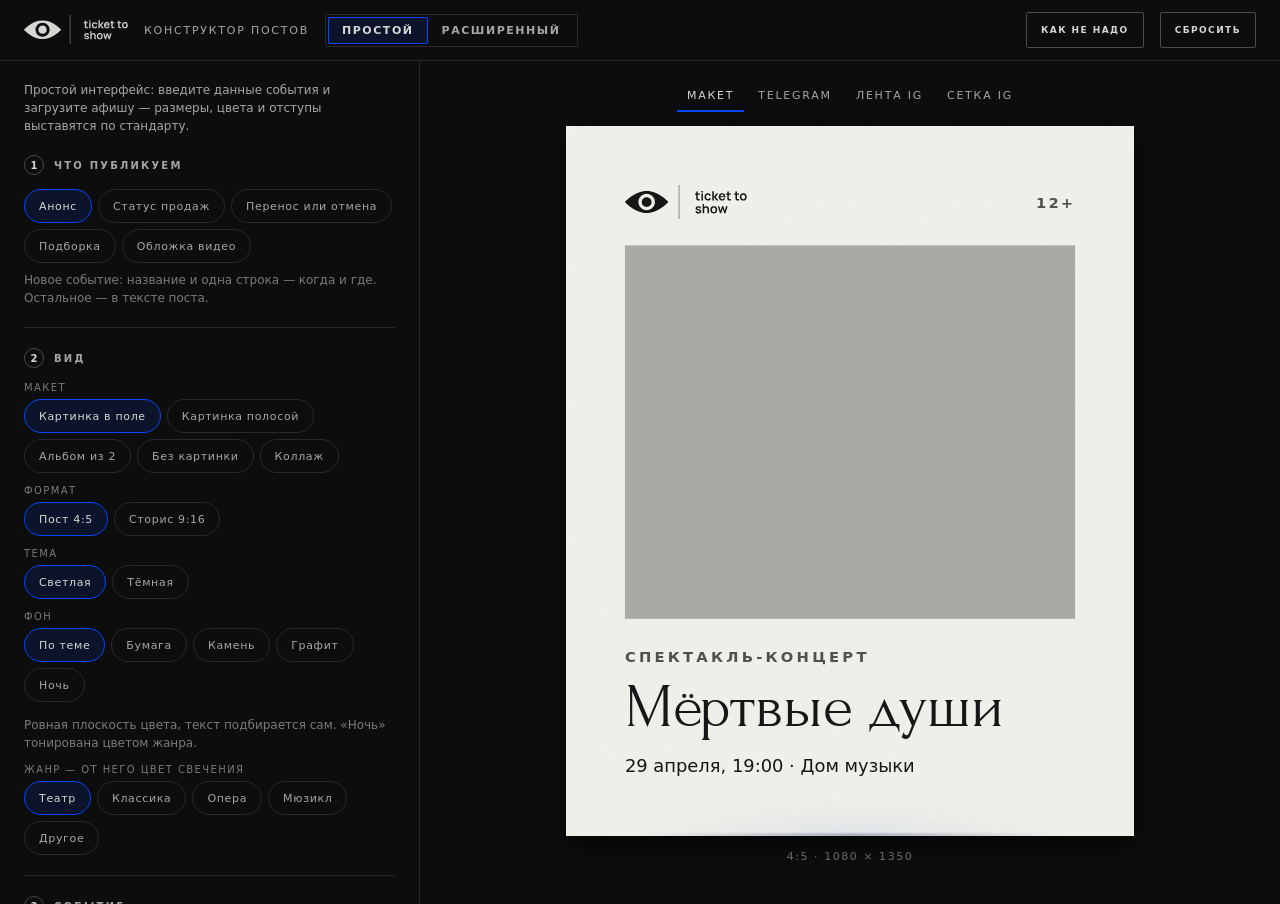
==== index.html @ 09c84633 "feat: gradient art backgrounds for type and video covers Ten shader kinds rendered once to an image," ====
<!doctype html>
<html lang="ru">
<head>
<meta charset="utf-8">
<meta name="viewport" content="width=device-width, initial-scale=1">
<meta name="robots" content="noindex, nofollow">
<title>Конструктор постов TTS</title>
<link rel="icon" href="data:image/svg+xml,%3Csvg xmlns=%27http://www.w3.org/2000/svg%27 viewBox=%270 0 32 32%27%3E%3Crect width=%2732%27 height=%2732%27 rx=%272%27 fill=%27%230D0D0D%27/%3E%3Cpath d=%27M16 10c6 0 11 6 11 6s-5 6-11 6S5 16 5 16s5-6 11-6Z%27 fill=%27%23D6D6D2%27/%3E%3Ccircle cx=%2716%27 cy=%2716%27 r=%273%27 fill=%27%230D0D0D%27/%3E%3C/svg%3E">
<link rel="stylesheet" href="fonts.css">
<link rel="stylesheet" href="ds/ds-smm.css">
<link rel="stylesheet" href="canvas-plus.css">
<link rel="stylesheet" href="styles.css">
</head>
<body>
<header class="app-head">
  <span class="logo" id="appLogo"></span>
  <h1>Конструктор постов</h1>
  <div class="seg" role="group" aria-label="Интерфейс">
    <button class="seg-btn" type="button" data-set-mode="simple">Простой</button>
    <button class="seg-btn" type="button" data-set-mode="advanced">Расширенный</button>
  </div>
  <span class="spacer"></span>
  <a class="btn btn-ghost btn-sm" href="guide.html">Как не надо</a>
  <button class="btn btn-ghost btn-sm" type="button" id="resetBtn">Сбросить</button>
</header>

<main class="app">
  <aside class="panel" aria-label="Настройки поста">
    <p class="mode-note" data-when="mode:simple">Простой интерфейс: введите данные события и загрузите афишу — размеры, цвета и отступы выставятся по стандарту.</p>
    <p class="mode-note" data-when="mode:advanced">Расширенный интерфейс: ручные настройки внизу, в разделе «Дизайн». В простом интерфейсе они не действуют.</p>

    <section class="sec">
      <h2 class="sec-title"><span class="step">1</span>Что публикуем</h2>
      <div class="chips" data-chips="type">
        <button class="chip" type="button" data-value="announce">Анонс</button>
        <button class="chip" type="button" data-value="status">Статус продаж</button>
        <button class="chip" type="button" data-value="change">Перенос или отмена</button>
        <button class="chip" type="button" data-value="digest">Подборка</button>
        <button class="chip" type="button" data-value="video">Обложка видео</button>
      </div>
      <div class="field sub" data-when="type:status"><span class="label">Статус</span>
        <div class="chips" data-chips="status">
          <button class="chip" type="button" data-value="start">Старт продаж</button>
          <button class="chip" type="button" data-value="few">Мало мест</button>
          <button class="chip" type="button" data-value="last">Последние билеты</button>
        </div>
      </div>
      <div class="field sub" data-when="type:change"><span class="label">Что случилось</span>
        <div class="chips" data-chips="change.kind">
          <button class="chip" type="button" data-value="move">Перенос</button>
          <button class="chip" type="button" data-value="cancel">Отмена</button>
        </div>
      </div>
      <p class="hint" id="typeHint"></p>
    </section>

    <section class="sec">
      <h2 class="sec-title"><span class="step">2</span>Вид</h2>
      <div class="field" data-when="type:announce,status"><span class="label">Макет</span>
        <div class="chips" data-chips="layout">
          <button class="chip" type="button" data-value="frame">Картинка в поле</button>
          <button class="chip" type="button" data-value="band">Картинка полосой</button>
          <button class="chip" type="button" data-value="album">Альбом из 2</button>
          <button class="chip" type="button" data-value="type">Без картинки</button>
          <button class="chip" type="button" data-value="collage">Коллаж</button>
        </div>
      </div>
      <div class="field" data-when="layout:type,vtype"><span class="label">Рисунок фона</span>
        <div class="chips" data-chips="art">
          <button class="chip" type="button" data-value="glass">Рифлёное стекло</button>
          <button class="chip" type="button" data-value="silk">Шёлк</button>
          <button class="chip" type="button" data-value="rays">Лучи</button>
          <button class="chip" type="button" data-value="chrome">Хром</button>
          <button class="chip" type="button" data-value="moon">Луна</button>
          <button class="chip" type="button" data-value="smoke">Дым</button>
          <button class="chip" type="button" data-value="steps">Ступени</button>
          <button class="chip" type="button" data-value="contour">Изолинии</button>
          <button class="chip" type="button" data-value="grain">Зерно</button>
          <button class="chip" type="button" data-value="halftone">Полутон</button>
          <button class="chip" type="button" data-value="none">Без рисунка</button>
        </div>
        <div data-when="art:glass,silk,rays,chrome,moon,smoke,steps,contour,grain,halftone"><button class="btn btn-ghost btn-sm" type="button" id="artNew">Другой рисунок</button>
        <p class="hint">Тот же вид, новый узор. Цвет — от жанра и фона, низ под текстом приглушён.</p></div>
      </div>
      <div class="field" data-when="layout:type,vtype art:none"><span class="label">Свет</span>
        <div class="chips" data-chips="glow">
          <button class="chip" type="button" data-value="studio">Студия</button>
          <button class="chip" type="button" data-value="spot">Прожектор</button>
          <button class="chip" type="button" data-value="window">Окно</button>
          <button class="chip" type="button" data-value="edge">Кромка</button>
          <button class="chip" type="button" data-value="fog">Туман</button>
          <button class="chip" type="button" data-value="vignette">Виньетка</button>
          <button class="chip" type="button" data-value="beam">Луч</button>
          <button class="chip" type="button" data-value="depth">Глубина</button>
          <button class="chip" type="button" data-value="halo">Ореол</button>
        </div>
        <p class="hint">Свет того же цвета, что фон, только светлее — как в фотостудии. Жанр слегка тонирует свет.</p>
      </div>
      <div class="field"><span class="label">Формат</span>
        <div class="chips" data-chips="format">
          <button class="chip" type="button" data-value="post">Пост 4:5</button>
          <button class="chip" type="button" data-value="story">Сторис 9:16</button>
          <button class="chip" type="button" data-value="square" data-when="mode:advanced">1:1</button>
        </div>
      </div>
      <div class="field"><span class="label">Тема</span>
        <div class="chips" data-chips="theme">
          <button class="chip" type="button" data-value="light">Светлая</button>
          <button class="chip" type="button" data-value="dark">Тёмная</button>
        </div>
      </div>
      <div class="field"><span class="label">Фон</span>
        <div class="chips" data-chips="field">
          <button class="chip" type="button" data-value="auto">По теме</button>
          <button class="chip" type="button" data-value="paper">Бумага</button>
          <button class="chip" type="button" data-value="stone">Камень</button>
          <button class="chip" type="button" data-value="graphite">Графит</button>
          <button class="chip" type="button" data-value="night">Ночь</button>
          <button class="chip" type="button" data-value="cobalt" data-when="mode:advanced">Кобальт</button>
        </div>
        <p class="hint">Ровная плоскость цвета, текст подбирается сам. «Ночь» тонирована цветом жанра.</p>
      </div>
      <div class="field" data-when="type:announce,status,digest,video"><span class="label">Жанр — от него цвет свечения</span>
        <div class="chips" data-chips="genre">
          <button class="chip" type="button" data-value="theatre">Театр</button>
          <button class="chip" type="button" data-value="classic">Классика</button>
          <button class="chip" type="button" data-value="opera">Опера</button>
          <button class="chip" type="button" data-value="musical">Мюзикл</button>
          <button class="chip" type="button" data-value="other">Другое</button>
        </div>
      </div>
    </section>

    <section class="sec" data-when="type:announce,status,change">
      <h2 class="sec-title"><span class="step">3</span>Событие</h2>
      <div class="field"><label class="label" for="eKind">Надзаголовок — вид события</label>
        <input class="input" id="eKind" data-bind="event.kind" maxlength="32" placeholder="Спектакль-концерт"></div>
      <div class="field"><label class="label" for="eTitle">Название</label>
        <input class="input" id="eTitle" data-bind="event.title" maxlength="48" placeholder="Мёртвые души">
        <span class="count" data-count="event.title" data-max="48"></span></div>
      <div class="field" data-when="layout:album"><label class="label" for="eLead">Фраза о событии — для слайда деталей</label>
        <textarea class="textarea" id="eLead" data-bind="event.lead" maxlength="90" rows="2" placeholder="Чем вечер особенный — одним предложением"></textarea>
        <span class="count" data-count="event.lead" data-max="90"></span></div>
      <div class="row">
        <div class="field"><label class="label" for="eDate">Дата</label><input class="input" type="date" id="eDate" data-bind="event.date"></div>
        <div class="field"><label class="label" for="eTime">Начало</label><input class="input" type="time" id="eTime" data-bind="event.time"></div>
      </div>
      <div class="field"><label class="label" for="eVenue">Площадка</label><input class="input" id="eVenue" data-bind="event.venue" maxlength="32"></div>
      <div class="row">
        <div class="field"><label class="label" for="ePrice">Цена от, ₽</label><input class="input" id="ePrice" data-bind="event.price" inputmode="numeric" maxlength="9" placeholder="3000"></div>
        <div class="field"><label class="label" for="eAge">Возраст</label>
          <select class="select" id="eAge" data-bind="event.age">
            <option value="">Без отметки</option><option>0+</option><option>6+</option><option>12+</option><option>16+</option><option>18+</option>
          </select></div>
      </div>
      <div class="field"><label class="label" for="eLink">Ссылка на билеты</label>
        <input class="input" type="url" id="eLink" data-bind="event.link" placeholder="https://"></div>
    </section>

    <section class="sec" data-when="type:change">
      <h2 class="sec-title"><span class="step">4</span>Что изменилось</h2>
      <div class="row" data-when="kind:move">
        <div class="field"><label class="label" for="cDate">Новая дата</label><input class="input" type="date" id="cDate" data-bind="change.date"></div>
        <div class="field"><label class="label" for="cTime">Начало</label><input class="input" type="time" id="cTime" data-bind="change.time"></div>
      </div>
      <div class="field" data-when="kind:move"><label class="label" for="cVenue">Новая площадка — если меняется</label>
        <input class="input" id="cVenue" data-bind="change.venue" maxlength="32"></div>
      <div class="field"><label class="label" for="cNote">Что с билетами</label>
        <textarea class="textarea" id="cNote" data-bind="change.note" maxlength="120" rows="3"></textarea>
        <p class="hint">Пусто — подставится типовой текст. Сверьте его с правилами возврата.</p></div>
    </section>

    <section class="sec" data-when="type:digest">
      <h2 class="sec-title"><span class="step">3</span>Подборка</h2>
      <div class="field"><label class="label" for="dTitle">Заголовок подборки</label>
        <input class="input" id="dTitle" data-bind="digest.title" maxlength="40"></div>
      <p class="hint">Превью слева — когда картинка есть у каждого события и событий не больше четырёх. Иначе подборка идёт списком.</p>
      <div id="digestList"></div>
      <button class="btn btn-ghost btn-full" type="button" id="addItem">Добавить событие</button>
      <div class="field" style="margin-top:12px"><label class="label" for="dLink">Общая ссылка на билеты</label>
        <input class="input" type="url" id="dLink" data-bind="event.link" placeholder="https://"></div>
    </section>

    <section class="sec" data-when="type:video">
      <h2 class="sec-title"><span class="step">3</span>Видео</h2>
      <div class="field"><span class="label">Макет обложки</span>
        <div class="chips" data-chips="video.layout">
          <button class="chip" type="button" data-value="type">Только заголовок</button>
          <button class="chip" type="button" data-value="band">Кадр сверху</button>
        </div>
      </div>
      <div class="field" data-when="layout:vtype"><span class="label">Типографика</span>
        <div class="chips" data-chips="video.style">
          <button class="chip" type="button" data-value="poster">Плакат</button>
          <button class="chip" type="button" data-value="stack">Колонка</button>
          <button class="chip" type="button" data-value="contrast">Контраст</button>
          <button class="chip" type="button" data-value="center">Центр</button>
          <button class="chip" type="button" data-value="numeral">Номер</button>
        </div>
        <p class="hint" id="styleHint"></p>
      </div>
      <div class="field"><label class="label" for="vKind">Надзаголовок — рубрика</label>
        <input class="input" id="vKind" data-bind="video.kicker" maxlength="32" placeholder="Закулисье"></div>
      <div class="field"><label class="label" for="vTitle">Название — о чём видео</label>
        <input class="input" id="vTitle" data-bind="video.title" maxlength="48" placeholder="Как собирают «Мёртвые души»">
        <span class="count" data-count="video.title" data-max="48"></span>
        <p class="hint">Короче — крупнее: на сетке профиля обложка размером с ноготь. Лучше 2–4 слова.</p></div>
      <div class="field" data-when="style:numeral layout:vtype"><label class="label" for="vNum">Номер выпуска</label>
        <input class="input" id="vNum" data-bind="video.num" maxlength="3" placeholder="3"></div>
      <div class="field"><label class="label" for="vLine">Строка — одна, коротко</label>
        <input class="input" id="vLine" data-bind="video.line" maxlength="40" placeholder="Репетиция · 2 мин"></div>
      <div class="field"><label class="label" for="vLink">Ссылка на билеты</label>
        <input class="input" type="url" id="vLink" data-bind="event.link" placeholder="https://"></div>
    </section>

    <section class="sec" data-when="layout:collage">
      <h2 class="sec-title"><span class="step">4</span>Коллаж</h2>
      <div class="field"><span class="label">Фигура</span>
        <div class="chips" data-chips="collage.shape">
          <button class="chip" type="button" data-value="ticket">Разорванный билет</button>
          <button class="chip" type="button" data-value="tt">Т и перевёрнутая Т</button>
          <button class="chip" type="button" data-value="portal">Портал и сцена</button>
        </div>
        <div class="btns" data-when="shape:ticket" style="margin-top:10px">
          <button class="btn btn-ghost btn-sm" type="button" id="clTear">Другой разрыв</button>
        </div>
      </div>
      <div class="field"><label class="label" for="clDepth">Объём</label>
        <div class="range"><input type="range" id="clDepth" min="0" max="48" step="1" data-bind="collage.depth" data-num><output data-out="collage.depth"></output></div></div>
      <div class="field"><label class="label" for="clSide">Строка сбоку, вертикально</label>
        <input class="input" id="clSide" data-bind="collage.side" maxlength="40" placeholder="Необязательно"></div>
      <input type="file" id="clFile" accept="image/*" hidden>
      <div class="list-item">
        <div class="list-item-head"><span class="label">Фото 1 — верхняя часть</span><button class="link-btn" type="button" data-cl-reset="p1">Пример</button></div>
        <div class="item-img"><img id="clP1Img" alt=""><button class="btn btn-ghost btn-sm" type="button" data-cl-img="p1">Загрузить фото</button></div>
        <div class="field"><label class="label" for="clP1Z">Масштаб</label>
          <div class="range"><input type="range" id="clP1Z" min="1" max="3" step="0.05" data-bind="collage.p1.zoom" data-num><output data-out="collage.p1.zoom"></output></div></div>
        <div class="field"><label class="label" for="clP1X">Влево — вправо</label>
          <div class="range"><input type="range" id="clP1X" min="0" max="100" step="1" data-bind="collage.p1.x" data-num><output data-out="collage.p1.x"></output></div></div>
        <div class="field"><label class="label" for="clP1Y">Вверх — вниз</label>
          <div class="range"><input type="range" id="clP1Y" min="0" max="100" step="1" data-bind="collage.p1.y" data-num><output data-out="collage.p1.y"></output></div></div>
      </div>
      <div class="list-item">
        <div class="list-item-head"><span class="label">Фото 2 — нижняя часть</span><button class="link-btn" type="button" data-cl-reset="p2">Пример</button></div>
        <div class="item-img"><img id="clP2Img" alt=""><button class="btn btn-ghost btn-sm" type="button" data-cl-img="p2">Загрузить фото</button></div>
        <div class="field"><label class="label" for="clP2Z">Масштаб</label>
          <div class="range"><input type="range" id="clP2Z" min="1" max="3" step="0.05" data-bind="collage.p2.zoom" data-num><output data-out="collage.p2.zoom"></output></div></div>
        <div class="field"><label class="label" for="clP2X">Влево — вправо</label>
          <div class="range"><input type="range" id="clP2X" min="0" max="100" step="1" data-bind="collage.p2.x" data-num><output data-out="collage.p2.x"></output></div></div>
        <div class="field"><label class="label" for="clP2Y">Вверх — вниз</label>
          <div class="range"><input type="range" id="clP2Y" min="0" max="100" step="1" data-bind="collage.p2.y" data-num><output data-out="collage.p2.y"></output></div></div>
      </div>
      <p class="hint">Фон коллажа ровный, без света: объём фигуры и так держит пост.</p>
    </section>

    <section class="sec" data-when="layout:frame,band,album">
      <h2 class="sec-title"><span class="step">4</span>Картинка</h2>
      <input type="file" id="imageFile" accept="image/*" hidden>
      <div class="btns">
        <button class="btn btn-ghost" type="button" id="imageBtn">Загрузить афишу</button>
        <button class="btn btn-ghost" type="button" id="imageReset">Пример</button>
      </div>
      <p class="hint" id="imgInfo"></p>
      <p class="hint">Кадр двигается пальцем или мышью прямо на макете.</p>
      <div class="field"><label class="label" for="imgZoom">Масштаб</label>
        <div class="range"><input type="range" id="imgZoom" min="1" max="2.5" step="0.05" data-bind="event.image.zoom" data-num><output data-out="event.image.zoom"></output></div></div>
      <div class="field" data-when="mode:advanced"><label class="label" for="imgX">Фокус по горизонтали</label>
        <div class="range"><input type="range" id="imgX" min="0" max="100" step="1" data-bind="event.image.x" data-num><output data-out="event.image.x"></output></div></div>
      <div class="field" data-when="mode:advanced"><label class="label" for="imgY">Фокус по вертикали</label>
        <div class="range"><input type="range" id="imgY" min="0" max="100" step="1" data-bind="event.image.y" data-num><output data-out="event.image.y"></output></div></div>
      <div class="field" data-when="mode:advanced layout:band,album"><label class="label" for="imgSize">Высота картинки, % холста</label>
        <div class="range"><input type="range" id="imgSize" min="35" max="75" step="1" data-bind="adv.imageSize" data-num><output data-out="adv.imageSize"></output></div></div>
    </section>

    <section class="sec" data-when="mode:advanced">
      <h2 class="sec-title">Дизайн</h2>
      <div class="field"><span class="label">Размер названия</span>
        <div class="chips" data-chips="adv.titleSize" data-num>
          <button class="chip" type="button" data-value="0">Авто</button>
          <button class="chip" type="button" data-value="118" data-manual>Вручную</button>
        </div>
        <div class="range" data-when="titleSize:manual"><input type="range" id="titleSize" min="72" max="160" step="2" data-bind="adv.titleSize" data-num aria-label="Размер названия, px"><output data-out="adv.titleSize"></output></div>
        <p class="hint">Авто: 118 px по шкале SMM, название не больше двух строк.</p>
      </div>
      <div class="field"><span class="label">Шрифт названий и дат</span>
        <div class="chips" data-chips="adv.titleFont">
          <button class="chip" type="button" data-value="forum">Forum</button>
          <button class="chip" type="button" data-value="cormorant">Cormorant</button>
        </div>
        <p class="hint">Forum плотнее и читается с мелкой сетки. Cormorant тонкий: на ленте его засечки теряются. Цифры в любом случае прописные — старостильные («11» → «ıı») запрещены.</p>
      </div>
      <div class="field"><span class="label">Плотность начертания</span>
        <div class="chips" data-chips="adv.density" data-num>
          <button class="chip" type="button" data-value="-1">Авто</button>
          <button class="chip" type="button" data-value="0">Обычная</button>
          <button class="chip" type="button" data-value="1">Плотная</button>
          <button class="chip" type="button" data-value="2">Жирная</button>
        </div>
        <p class="hint">Авто: обложка видео и подборка — плотная, остальное — обычная.</p>
      </div>
      <div class="field"><label class="check"><input type="checkbox" data-bind="adv.titleCaps"> Название капсом</label>
        <p class="hint">По правилу 14.3 названия событий пишутся обычным регистром. Капс — только по решению владельца.</p></div>
      <div class="field"><span class="label">Свечение</span>
        <div class="chips" data-chips="adv.fx">
          <button class="chip" type="button" data-value="auto">Авто</button>
          <button class="chip" type="button" data-value="none">Нет</button>
          <button class="chip" type="button" data-value="footlight">Рампа</button>
          <button class="chip" type="button" data-value="beam">Луч</button>
          <button class="chip" type="button" data-value="depth">Глубина</button>
          <button class="chip" type="button" data-value="halo">Ореол</button>
          <button class="chip" type="button" data-value="studio">Студия</button>
          <button class="chip" type="button" data-value="spot">Прожектор</button>
          <button class="chip" type="button" data-value="window">Окно</button>
          <button class="chip" type="button" data-value="edge">Кромка</button>
          <button class="chip" type="button" data-value="fog">Туман</button>
          <button class="chip" type="button" data-value="vignette">Виньетка</button>
        </div>
        <p class="hint">Авто: «Рампа» на постах с картинкой, «Глубина» на слайде деталей, выбранное свечение без картинки, у переноса, отмены и подборки — нет.</p>
      </div>
      <div class="field"><label class="check"><input type="checkbox" data-bind="adv.grain"> Зерно поверх фона</label>
        <p class="hint">Включено по умолчанию: тонкая плёнка убирает ступеньки градиента. Выключать — для плоских графических постов.</p></div>
      <div class="field"><span class="label">Поля</span>
        <div class="chips" data-chips="adv.margins">
          <button class="chip" type="button" data-value="wide">112 px</button>
          <button class="chip" type="button" data-value="tight">72 px</button>
        </div>
        <p class="hint">Стандарт — 112 px. Узкие поля — когда тексту не хватает места.</p>
      </div>
      <div class="field" data-when="layout:band"><span class="label">Логотип на картинке</span>
        <div class="chips" data-chips="adv.logoTone">
          <button class="chip" type="button" data-value="auto">Авто</button>
          <button class="chip" type="button" data-value="dark">Тёмный</button>
          <button class="chip" type="button" data-value="light">Светлый</button>
        </div>
      </div>
      <div class="field" data-when="type:announce,status"><label class="label" for="aSub">Строка под названием</label>
        <input class="input" id="aSub" data-bind="adv.subline" maxlength="60" data-auto-placeholder="subline">
        <p class="hint">Пусто — дата, время и площадка. Одна строка, без города и цены.</p></div>
      <div class="field" data-when="layout:album"><label class="label" for="aLead">Фраза на слайде деталей</label>
        <textarea class="textarea" id="aLead" data-bind="adv.detailsLead" maxlength="120" rows="3" data-auto-placeholder="detailsLead"></textarea>
        <p class="hint">Пусто — берётся фраза о событии.</p></div>
      <div class="field" data-when="layout:album"><label class="check"><input type="checkbox" id="customRows"> Своя таблица на слайде деталей</label>
        <div id="rowsList"></div>
        <button class="btn btn-ghost btn-full" type="button" id="addRow" data-when="customRows:yes">Добавить строку</button></div>
      <div class="field" data-when="layout:frame,band,type,change,digest,vtype"><label class="label" for="aBars">Палочки слайдов</label>
        <select class="select" id="aBars" data-bind="adv.slides">
          <option value="auto">Нет</option><option value="1/2">1 из 2</option><option value="2/2">2 из 2</option>
          <option value="1/3">1 из 3</option><option value="2/3">2 из 3</option><option value="3/3">3 из 3</option>
        </select>
        <p class="hint">Для своих каруселей. Альбом из 2 ставит палочки сам.</p></div>
      <div class="field"><label class="check"><input type="checkbox" data-bind="adv.typograph"> Типограф: тире, кавычки «ёлочки», неразрывные пробелы</label></div>
      <div class="field"><label class="check"><input type="checkbox" data-bind="adv.guides"> Показать на макете зоны обрезки</label></div>
      <div class="field"><label class="label" for="igHandle">Ник в Instagram для превью</label>
        <input class="input" id="igHandle" data-bind="ig.handle" maxlength="30"></div>
    </section>

    <section class="sec">
      <h2 class="sec-title"><span class="step" data-step-caption>5</span>Текст поста</h2>
      <div data-when="type:announce,status,video">
        <div class="field"><label class="label" for="cHook">Крючок — первая строка</label>
          <input class="input" id="cHook" data-bind="caption.hook" maxlength="90"></div>
        <div class="field"><label class="label" for="cBody">О чём</label>
          <textarea class="textarea" id="cBody" data-bind="caption.body" rows="5"></textarea></div>
        <div class="field"><label class="label" for="cWhy">Почему сейчас</label>
          <textarea class="textarea" id="cWhy" data-bind="caption.why" rows="2" data-auto-placeholder="why"></textarea></div>
      </div>
      <div class="field" data-when="type:change"><label class="label" for="cChange">Пояснение</label>
        <textarea class="textarea" id="cChange" data-bind="caption.change" rows="3" data-auto-placeholder="change"></textarea>
        <p class="hint">Пусто — фраза соберётся из дат.</p></div>
      <div class="field" data-when="type:digest"><label class="label" for="cIntro">Вступление</label>
        <textarea class="textarea" id="cIntro" data-bind="caption.intro" rows="3" placeholder="Одна-две фразы о подборке — можно пропустить"></textarea></div>
      <p class="hint">Дата, место, цена и ссылка берутся из данных события. Готовый текст — во вкладке «Telegram».</p>
      <span class="count" id="captionCount"></span>
      <button class="btn btn-ghost btn-full" type="button" data-copy-caption>Скопировать текст поста</button>
    </section>

    <section class="sec">
      <h2 class="sec-title"><span class="step" data-step-export>6</span>Проверка и выгрузка</h2>
      <ul class="checks" id="checks" aria-live="polite"></ul>
      <div data-when="mode:advanced">
        <div class="field"><span class="label">Файл</span>
          <div class="chips" data-chips="adv.exportType">
            <button class="chip" type="button" data-value="jpeg">JPEG</button>
            <button class="chip" type="button" data-value="png">PNG</button>
          </div></div>
        <div class="field"><span class="label">Размер</span>
          <div class="chips" data-chips="adv.exportScale" data-num>
            <button class="chip" type="button" data-value="1">1× · 1080 px</button>
            <button class="chip" type="button" data-value="2">2× · 2160 px</button>
          </div></div>
        <div class="field" data-when="exportType:jpeg"><label class="label" for="jpegQ">Качество JPEG</label>
          <div class="range"><input type="range" id="jpegQ" min="0.6" max="1" step="0.02" data-bind="adv.jpegQuality" data-num><output data-out="adv.jpegQuality"></output></div></div>
      </div>
      <button class="btn btn-primary btn-full btn-lg" type="button" id="exportBtn">Скачать</button>
      <p class="hint" id="exportHint"></p>
    </section>
  </aside>

  <section class="preview" id="previewPane" aria-label="Предпросмотр">
    <div class="tabs" role="tablist" aria-label="Вид предпросмотра">
      <button class="tab" type="button" role="tab" data-tab="canvas">Макет</button>
      <button class="tab" type="button" role="tab" data-tab="tg">Telegram</button>
      <button class="tab" type="button" role="tab" data-tab="feed">Лента IG</button>
      <button class="tab" type="button" role="tab" data-tab="grid">Сетка IG</button>
    </div>
    <div class="slide-switch chips" id="slideSwitch" hidden>
      <button class="chip" type="button" data-slide="1">Слайд 1 · обложка</button>
      <button class="chip" type="button" data-slide="2">Слайд 2 · детали</button>
    </div>
    <p class="fit-note" id="fitNote" role="status" aria-live="polite"></p>
    <div class="stage" id="stage"><div class="stage-inner" id="stageInner"></div><div class="guides" id="guides" aria-hidden="true"></div></div>
    <div class="mock" id="mock" hidden></div>
    <div class="preview-meta" id="previewMeta"></div>
  </section>
</main>

<input type="file" id="histFile" accept="image/*" multiple hidden>
<input type="file" id="itemFile" accept="image/*" hidden>
<div class="measure" id="measure" aria-hidden="true"></div>
<div class="offscreen" id="offscreen" aria-hidden="true"></div>
<div class="toast" id="toast" role="status" aria-live="polite"></div>

<script src="vendor/html-to-image.js"></script>
<script src="js/logo.js"></script>
<script src="js/core.js"></script>
<script src="js/collage.js"></script>
<script src="js/bg.js"></script>
<script src="js/poster.js"></script>
<script src="js/content.js"></script>
<script src="js/store.js"></script>
<script src="js/previews.js"></script>
<script src="js/app.js"></script>
</body>
</html>
---- fonts.css ----
@font-face { font-family: 'Cormorant Garamond'; font-style: normal; font-weight: 400; font-display: block; src: url(fonts/CormorantGaramond-cyrillic-0.woff2) format('woff2'); unicode-range: U+0301, U+0400-045F, U+0490-0491, U+04B0-04B1, U+2116; }
@font-face { font-family: 'Cormorant Garamond'; font-style: normal; font-weight: 400; font-display: block; src: url(fonts/CormorantGaramond-latin-1.woff2) format('woff2'); unicode-range: U+0000-00FF, U+0131, U+0152-0153, U+02BB-02BC, U+02C6, U+02DA, U+02DC, U+0304, U+0308, U+0329, U+2000-206F, U+20AC, U+2122, U+2191, U+2193, U+2212, U+2215, U+FEFF, U+FFFD; }
@font-face { font-family: 'Cormorant Garamond'; font-style: normal; font-weight: 500; font-display: block; src: url(fonts/CormorantGaramond-cyrillic-0.woff2) format('woff2'); unicode-range: U+0301, U+0400-045F, U+0490-0491, U+04B0-04B1, U+2116; }
@font-face { font-family: 'Cormorant Garamond'; font-style: normal; font-weight: 500; font-display: block; src: url(fonts/CormorantGaramond-latin-1.woff2) format('woff2'); unicode-range: U+0000-00FF, U+0131, U+0152-0153, U+02BB-02BC, U+02C6, U+02DA, U+02DC, U+0304, U+0308, U+0329, U+2000-206F, U+20AC, U+2122, U+2191, U+2193, U+2212, U+2215, U+FEFF, U+FFFD; }
@font-face { font-family: 'Manrope'; font-style: normal; font-weight: 400; font-display: block; src: url(fonts/Manrope-cyrillic-2.woff2) format('woff2'); unicode-range: U+0301, U+0400-045F, U+0490-0491, U+04B0-04B1, U+2116; }
@font-face { font-family: 'Manrope'; font-style: normal; font-weight: 400; font-display: block; src: url(fonts/Manrope-latin-3.woff2) format('woff2'); unicode-range: U+0000-00FF, U+0131, U+0152-0153, U+02BB-02BC, U+02C6, U+02DA, U+02DC, U+0304, U+0308, U+0329, U+2000-206F, U+20AC, U+2122, U+2191, U+2193, U+2212, U+2215, U+FEFF, U+FFFD; }
@font-face { font-family: 'Manrope'; font-style: normal; font-weight: 500; font-display: block; src: url(fonts/Manrope-cyrillic-2.woff2) format('woff2'); unicode-range: U+0301, U+0400-045F, U+0490-0491, U+04B0-04B1, U+2116; }
@font-face { font-family: 'Manrope'; font-style: normal; font-weight: 500; font-display: block; src: url(fonts/Manrope-latin-3.woff2) format('woff2'); unicode-range: U+0000-00FF, U+0131, U+0152-0153, U+02BB-02BC, U+02C6, U+02DA, U+02DC, U+0304, U+0308, U+0329, U+2000-206F, U+20AC, U+2122, U+2191, U+2193, U+2212, U+2215, U+FEFF, U+FFFD; }
@font-face { font-family: 'Manrope'; font-style: normal; font-weight: 600; font-display: block; src: url(fonts/Manrope-cyrillic-2.woff2) format('woff2'); unicode-range: U+0301, U+0400-045F, U+0490-0491, U+04B0-04B1, U+2116; }
@font-face { font-family: 'Manrope'; font-style: normal; font-weight: 600; font-display: block; src: url(fonts/Manrope-latin-3.woff2) format('woff2'); unicode-range: U+0000-00FF, U+0131, U+0152-0153, U+02BB-02BC, U+02C6, U+02DA, U+02DC, U+0304, U+0308, U+0329, U+2000-206F, U+20AC, U+2122, U+2191, U+2193, U+2212, U+2215, U+FEFF, U+FFFD; }
@font-face { font-family: 'Manrope'; font-style: normal; font-weight: 700; font-display: block; src: url(fonts/Manrope-cyrillic-2.woff2) format('woff2'); unicode-range: U+0301, U+0400-045F, U+0490-0491, U+04B0-04B1, U+2116; }
@font-face { font-family: 'Manrope'; font-style: normal; font-weight: 700; font-display: block; src: url(fonts/Manrope-latin-3.woff2) format('woff2'); unicode-range: U+0000-00FF, U+0131, U+0152-0153, U+02BB-02BC, U+02C6, U+02DA, U+02DC, U+0304, U+0308, U+0329, U+2000-206F, U+20AC, U+2122, U+2191, U+2193, U+2212, U+2215, U+FEFF, U+FFFD; }
@font-face { font-family: 'Manrope'; font-style: normal; font-weight: 400 700; font-display: block; src: url(fonts/Manrope-latin-ext.woff2) format('woff2'); unicode-range: U+0100-02BA, U+02BD-02C5, U+02C7-02CC, U+02CE-02D7, U+02DD-02FF, U+1E00-1E9F, U+2020, U+20A0-20AB, U+20AD-20C0, U+2113, U+A720-A7FF; }
@font-face { font-family: 'Oranienbaum'; font-style: normal; font-weight: 400; font-display: block; src: url(fonts/Oranienbaum-cyrillic.woff2) format('woff2'); unicode-range: U+0301, U+0400-045F, U+0490-0491, U+04B0-04B1, U+2116; }
@font-face { font-family: 'Oranienbaum'; font-style: normal; font-weight: 400; font-display: block; src: url(fonts/Oranienbaum-latin.woff2) format('woff2'); unicode-range: U+0000-00FF, U+0131, U+0152-0153, U+02BB-02BC, U+02C6, U+02DA, U+02DC, U+0304, U+0308, U+0329, U+2000-206F, U+20AC, U+2122, U+2191, U+2193, U+2212, U+2215, U+FEFF, U+FFFD; }
@font-face { font-family: 'Forum'; font-style: normal; font-weight: 400; font-display: block; src: url(fonts/Forum-Regular.ttf) format('truetype'); }
---- ds/ds-smm.css ----
/* ═══ GENERATED FROM smm.tokens.json + tokens.json — НЕ РЕДАКТИРОВАТЬ ВРУЧНУЮ ═══ */
:root {
  /* Холсты (соц-форматы) */
  --smm-w:               1080px;
  --smm-post-h:          1350px;
  --smm-story-h:         1920px;
  --smm-square-h:        1080px;
  --smm-margin:          112px;
  --smm-margin-tight:    72px;
  --smm-gutter:          24px;
  --smm-story-top:       262px;
  --smm-story-bottom:    250px;
  --smm-logo-w:          232px;
  --smm-image-min:       30%;

  /* Типошкала (под 1080px холст) */
  --smm-fs-hero:         150px;
  --smm-fs-display:      118px;
  --smm-fs-display-md:   102px;
  --smm-fs-display-sm:   94px;
  --smm-fs-item:         52px;
  --smm-fs-meta:         34px;
  --smm-fs-caption:      28px;
  --smm-fs-mark:         26px;
  --smm-fs-num-xl:       120px;
  --smm-fs-num:          48px;

  /* Цвета: акцент — только активная палочка слайдов */
  --smm-accent:          #0047FF;
  --smm-premium:         #F5F4EE;

  /* Тёмная тема */
  --smm-dark-bg:         #0D0D0D;
  --smm-dark-fg:         #D6D6D2;
  --smm-dark-muted:      #A6A6A2;
  --smm-dark-label:      #7A7A78;
  --smm-dark-line:       #262930;
  --smm-dark-hue-cool:   #06277F;
  --smm-dark-hue-warm:   #4A1F00;
  --smm-dark-hue-green:  #0A2A0A;

  /* Светлая тема */
  --smm-light-bg:        #F2F1EB;
  --smm-light-fg:        #0D0D0D;
  --smm-light-muted:     #4A4A48;
  --smm-light-label:     #6A6A68;
  --smm-light-line:      #A8A8A5;
  --smm-light-hue-cool:  #BFD0EE;
  --smm-light-hue-warm:  #F2D5B0;
  --smm-light-hue-green: #C7E8C8;

  /* Шрифты */
  --smm-f-display:       'Cormorant Garamond', serif;
  --smm-f-head:          'Forum', serif;
  --smm-f-ui:            'Manrope', system-ui, sans-serif;
  --smm-f-num:           'Oranienbaum', 'Manrope', serif;
}

/* ───── Холст: формат × тема × жанр ───── */
.smm-canvas {
  --smm-x: var(--smm-margin);
  --smm-pt: var(--smm-margin); --smm-pb: var(--smm-margin);
  --smm-bg: var(--smm-dark-bg); --smm-fg: var(--smm-dark-fg); --smm-muted: var(--smm-dark-muted);
  --smm-label: var(--smm-dark-label); --smm-line: var(--smm-dark-line);
  --smm-hue: var(--smm-dark-hue-cool);
  --smm-bar-off: color-mix(in srgb, var(--smm-fg) 30%, transparent);
  position: relative; overflow: hidden; box-sizing: border-box; flex: none;
  width: var(--smm-w); background: var(--smm-bg); color: var(--smm-fg);
  font-family: var(--smm-f-ui); display: flex; flex-direction: column;
  -webkit-font-smoothing: antialiased; -moz-osx-font-smoothing: grayscale;
}
.smm-canvas *, .smm-canvas *::before, .smm-canvas *::after { box-sizing: border-box; }
.smm-canvas--post   { height: var(--smm-post-h); }
.smm-canvas--square { height: var(--smm-square-h); }
.smm-canvas--story  { height: var(--smm-story-h); --smm-pt: var(--smm-story-top); --smm-pb: var(--smm-story-bottom); }
/* узкое поле — по необходимости, стандарт — 112 */
.smm-canvas--tight { --smm-x: var(--smm-margin-tight); }
.smm-canvas--tight.smm-canvas--post, .smm-canvas--tight.smm-canvas--square { --smm-pt: var(--smm-margin-tight); --smm-pb: var(--smm-margin-tight); }

.smm-canvas--light {
  --smm-bg: var(--smm-light-bg); --smm-fg: var(--smm-light-fg); --smm-muted: var(--smm-light-muted);
  --smm-label: var(--smm-light-label); --smm-line: var(--smm-light-line);
  --smm-hue: var(--smm-light-hue-cool);
  --smm-bar-off: color-mix(in srgb, var(--smm-fg) 20%, transparent);
}
/* свечение одним цветом жанра: театр и классика — синий, опера — тёплый, мюзикл — зелёный */
.smm-canvas--warm  { --smm-hue: var(--smm-dark-hue-warm); }
.smm-canvas--green { --smm-hue: var(--smm-dark-hue-green); }
.smm-canvas--light.smm-canvas--warm  { --smm-hue: var(--smm-light-hue-warm); }
.smm-canvas--light.smm-canvas--green { --smm-hue: var(--smm-light-hue-green); }
.smm-canvas > :where(:not(.smm-fx)) { position: relative; z-index: 1; }

/* ───── Шапка: логотип, возраст, палочки ───── */
.smm-grid, .smm-head { display: grid; grid-template-columns: repeat(6, minmax(0, 1fr)); column-gap: var(--smm-gutter); }
.smm-head { align-items: center; }
.smm-logo { grid-column: 1 / 3; width: var(--smm-logo-w); color: var(--smm-fg); display: block; }
.smm-logo svg { display: block; width: 100%; height: auto; }
.smm-meta { grid-column: 4 / 7; justify-self: end; display: flex; align-items: center; gap: 32px; }
.smm-age { font-size: var(--smm-fs-caption); font-weight: 600; letter-spacing: .14em; color: var(--smm-muted); }
.smm-dots { display: flex; gap: 14px; }
.smm-dot { width: 58px; height: 4px; border-radius: 2px; background: var(--smm-bar-off); }
.smm-dot--active { background: var(--smm-accent); }

/* ───── Текст: надзаголовок · название · одна строка ───── */
.smm-text { display: flex; flex-direction: column; align-items: flex-start; }
.smm-eyebrow { font-size: var(--smm-fs-caption); font-weight: 600; letter-spacing: .22em; text-transform: uppercase; color: var(--smm-muted); }
.smm-mark {
  display: inline-flex; align-items: center; font-size: var(--smm-fs-mark); font-weight: 700; letter-spacing: .16em;
  text-transform: uppercase; padding: 12px 18px; border-radius: 2px; background: var(--smm-fg); color: var(--smm-bg); line-height: 1;
}
.smm-title {
  margin: 20px 0 0; font-family: var(--smm-f-display); font-weight: 500; font-size: var(--smm-fs-display);
  line-height: 1; overflow-wrap: anywhere; text-wrap: balance;
}
.smm-title:first-child { margin-top: 0; }
.smm-mark + .smm-title { margin-top: 28px; }
.smm-title--md { font-size: var(--smm-fs-display-md); }
.smm-title--sm { font-size: var(--smm-fs-display-sm); }
/* исключение по решению владельца — капс названия */
.smm-title--caps { text-transform: uppercase; letter-spacing: .02em; }
.smm-line { margin: 30px 0 0; font-size: var(--smm-fs-meta); font-weight: 500; line-height: 1.3; color: var(--smm-fg); }
.smm-lead { margin: 24px 0 0; font-size: var(--smm-fs-meta); font-weight: 500; line-height: 1.4; color: var(--smm-muted); text-wrap: pretty; }
.smm-num { font-family: var(--smm-f-num); font-weight: 400; }
.smm-big { margin-top: 44px; font-family: var(--smm-f-num); font-size: var(--smm-fs-num-xl); line-height: 1; }
.smm-sub { margin: 16px 0 0; font-size: var(--smm-fs-meta); font-weight: 500; color: var(--smm-muted); }
.smm-note { align-self: stretch; margin: 40px 0 0; padding-top: 28px; border-top: 2px solid var(--smm-line); font-size: var(--smm-fs-meta); font-weight: 500; line-height: 1.35; }
.smm-was { color: var(--smm-muted); text-decoration: line-through; text-decoration-thickness: 2px; }

/* ───── Картинка: не меньше 30 % высоты холста ───── */
.smm-img { position: relative; overflow: hidden; background: var(--smm-line); min-height: var(--smm-image-min); }
.smm-img img { position: absolute; inset: 0; width: 100%; height: 100%; object-fit: cover; display: block; }

/* ───── Макеты ───── */
/* «Картинка в поле» */
.smm-frame { padding: var(--smm-pt) var(--smm-x) var(--smm-pb); }
.smm-frame > .smm-img  { flex: 1 1 0; margin-top: 48px; }
.smm-frame > .smm-text { flex: 0 0 auto; margin-top: 56px; }

/* «Картинка полосой» и обложка альбома: картинка во всю ширину, под ней панель */
.smm-band > .smm-img, .smm-cover > .smm-img { flex: 0 1 var(--smm-img-h, 60%); }
.smm-band > .smm-scrim {
  position: absolute; top: 0; left: 0; right: 0; height: calc(var(--smm-pt) + 170px); z-index: 1;
  background: linear-gradient(180deg, color-mix(in srgb, var(--smm-scrim) 45%, transparent) 0%, transparent 100%);
}
.smm-band > .smm-head { position: absolute; top: var(--smm-pt); left: var(--smm-x); right: var(--smm-x); z-index: 2; }
/* логотип на картинке: светлый на тёмной афише, тёмный на светлой */
.smm-band--on-dark  { --smm-scrim: var(--smm-dark-bg); }
.smm-band--on-dark > .smm-head  { --smm-fg: var(--smm-dark-fg); --smm-muted: var(--smm-dark-fg); --smm-bar-off: color-mix(in srgb, var(--smm-dark-fg) 30%, transparent); }
.smm-band--on-light { --smm-scrim: var(--smm-light-bg); }
.smm-band--on-light > .smm-head { --smm-fg: var(--smm-light-fg); --smm-muted: var(--smm-light-fg); --smm-bar-off: color-mix(in srgb, var(--smm-light-fg) 30%, transparent); }
.smm-panel { position: relative; overflow: hidden; flex: 1 0 auto; display: flex; flex-direction: column; justify-content: space-between; padding: 72px var(--smm-x) var(--smm-pb); }
.smm-band > .smm-panel { justify-content: flex-end; }
.smm-panel > :where(:not(.smm-fx)) { position: relative; z-index: 1; }
.smm-cover > .smm-panel { padding-top: 64px; }

/* лист без картинки: детали альбома, перенос, отмена, подборка, «Типографика» */
.smm-sheet { padding: var(--smm-pt) var(--smm-x) var(--smm-pb); justify-content: space-between; }
/* воздух под шапкой: содержимое не подходит к логотипу ближе 96 px */
.smm-sheet > .smm-head { margin-bottom: 96px; }
.smm-sheet .smm-span { grid-column: 1 / -1; }
.smm-sheet .smm-grid > .smm-lead { grid-column: 1 / 6; }
.smm-gap { grid-column: 1 / -1; height: 56px; }
.smm-type .smm-title { font-size: var(--smm-fs-hero); line-height: .98; }

/* таблица деталей: пункт в одну строку */
.smm-rule { grid-column: 1 / -1; height: 2px; background: var(--smm-line); }
.smm-row-label { grid-column: 1 / 3; padding: 28px 0; font-size: var(--smm-fs-caption); font-weight: 500; letter-spacing: .14em; text-transform: uppercase; color: var(--smm-label); line-height: 1.3; }
.smm-row-val { grid-column: 3 / 7; padding: 28px 0; font-size: var(--smm-fs-meta); font-weight: 500; line-height: 1.3; text-wrap: pretty; }

/* подборка: дата · событие · площадка; превью 4:5 — по желанию */
.smm-dg-when { grid-column: 1 / 3; padding: 26px 0; display: flex; flex-direction: column; gap: 6px; }
.smm-dg-when .smm-num { font-size: var(--smm-fs-num); line-height: 1; }
.smm-label { font-size: var(--smm-fs-caption); font-weight: 500; letter-spacing: .14em; text-transform: uppercase; color: var(--smm-label); }
.smm-dg-what { grid-column: 3 / 7; padding: 26px 0; min-width: 0; }
.smm-dg-title { font-family: var(--smm-f-display); font-weight: 500; font-size: var(--smm-fs-item); line-height: 1.05; text-wrap: balance; }
.smm-dg-meta { margin-top: 10px; font-size: var(--smm-fs-meta); font-weight: 500; line-height: 1.3; color: var(--smm-muted); }
.smm-dg-thumb { grid-column: 1 / 2; margin: 24px 0; aspect-ratio: 4 / 5; position: relative; overflow: hidden; background: var(--smm-line); align-self: start; }
.smm-dg-thumb img { position: absolute; inset: 0; width: 100%; height: 100%; object-fit: cover; }
.smm-dg-thumbs .smm-dg-when { grid-column: 2 / 4; }
.smm-dg-thumbs .smm-dg-what { grid-column: 4 / 7; }
.smm-dg-thumbs .smm-dg-title { font-size: 46px; }

/* ───── Свечение: один цвет жанра. Слой .smm-fx — первым в холсте или панели ───── */
.smm-fx { position: absolute; inset: 0; z-index: 0; pointer-events: none; overflow: hidden; }
.smm-fx::before, .smm-fx::after { content: ""; position: absolute; pointer-events: none; }
/* «Рампа» — для постов с картинкой: тихий свет снизу и тонкая кромка */
.smm-fx--footlight::before {
  left: -20%; right: -20%; bottom: -18%; height: 62%;
  background: radial-gradient(50% 46% at 50% 100%, color-mix(in srgb, var(--smm-hue) 80%, var(--smm-fg)) 0%, var(--smm-hue) 24%, color-mix(in srgb, var(--smm-hue) 40%, transparent) 56%, transparent 80%);
  filter: blur(12px);
}
.smm-fx--footlight::after {
  left: 14%; right: 14%; bottom: 0; height: 4px;
  background: linear-gradient(90deg, transparent, color-mix(in srgb, var(--smm-hue) 55%, var(--smm-fg)) 50%, transparent);
  filter: blur(2px); opacity: .8;
}
/* «Луч» — свет падает сверху наискось, внизу пятно, как на сцене */
.smm-fx--beam::before {
  left: -30%; top: -20%; width: 160%; height: 150%;
  background: conic-gradient(from 146deg at 22% 0%, transparent 0deg, color-mix(in srgb, var(--smm-hue) 85%, transparent) 8deg, color-mix(in srgb, var(--smm-hue) 45%, transparent) 19deg, transparent 30deg);
  filter: blur(28px);
  -webkit-mask-image: linear-gradient(180deg, transparent 8%, black 45%); mask-image: linear-gradient(180deg, transparent 8%, black 45%);
}
.smm-fx--beam::after {
  left: 30%; width: 90%; bottom: -14%; height: 36%;
  background: radial-gradient(50% 50% at 50% 50%, var(--smm-hue) 0%, color-mix(in srgb, var(--smm-hue) 35%, transparent) 45%, transparent 72%);
  filter: blur(16px);
}
/* «Глубина» — вытянутая полоса и дымка разной силы */
.smm-fx--depth::before {
  inset: -14%;
  background:
    radial-gradient(48% 14% at 62% 84%, var(--smm-hue) 0%, transparent 72%),
    radial-gradient(28% 24% at 94% 94%, var(--smm-hue) 0%, transparent 70%),
    radial-gradient(52% 40% at 104% 58%, color-mix(in srgb, var(--smm-hue) 55%, transparent) 0%, transparent 72%),
    radial-gradient(34% 22% at 14% 104%, color-mix(in srgb, var(--smm-hue) 45%, transparent) 0%, transparent 72%);
  transform: rotate(-9deg);
  filter: blur(24px);
}
/* «Ореол» — светящееся кольцо у края, как пятно прожектора */
.smm-fx--halo::before, .smm-fx--halo::after { right: -38%; bottom: -46%; width: 100%; aspect-ratio: 1; border-radius: 9999px; }
.smm-fx--halo::before {
  background: radial-gradient(circle at 50% 50%, transparent 50%, color-mix(in srgb, var(--smm-hue) 70%, transparent) 57%, color-mix(in srgb, var(--smm-hue) 82%, var(--smm-fg)) 61%, color-mix(in srgb, var(--smm-hue) 50%, transparent) 65%, transparent 73%);
  filter: blur(10px);
}
.smm-fx--halo::after {
  background: radial-gradient(circle at 50% 50%, color-mix(in srgb, var(--smm-hue) 35%, transparent) 0%, transparent 58%);
  filter: blur(18px);
}

.smm-premium { color: var(--smm-premium); }
---- canvas-plus.css ----
/* Конструктор постов TTS — расширение холста поверх SMM-слоя (ds/ds-smm.css).
   Здесь то, чего в слое дизайн-системы пока нет: Forum в названиях, цифры без старостильных форм, плотность начертания,
   поля фона, тональный свет, зерно и обложка видео. Не меняет ds-smm.css; подключается после него. */

/* ───── Шрифты: названия и даты — Forum ─────
   Cormorant тонкий и на мелкой сетке ленты рассыпается, а его цифры по умолчанию старостильные («11» → «ıı»).
   Forum плотнее, штрих ровнее, цифры прописные. Числа — всегда в Forum, в любом начертании названия. */
.smm-canvas { --smm-f-num: 'Forum', 'Manrope', serif; --bx-f-num: 'Forum', 'Manrope', serif; }
.smm-canvas.bx-tf-forum { --smm-f-display: 'Forum', serif; }
.smm-canvas.bx-tf-cormorant { --smm-f-display: 'Cormorant Garamond', serif; }
.bx-n { font-family: var(--bx-f-num); font-variant-numeric: lining-nums; font-weight: 400; }
/* Forum один — 400; вес 500 из слоя дизайн-системы ему не нужен */
.bx-tf-forum .smm-title, .bx-tf-forum .smm-dg-title { font-weight: 400; }
.smm-title { letter-spacing: -.005em; }
.bx-tf-forum .smm-title--caps { letter-spacing: .01em; }
/* Forum крупнее Cormorant при том же кегле — подборка и новая дата чуть тише */
.bx-tf-forum .smm-dg-title { font-size: 48px; line-height: 1.08; }
.bx-tf-forum .smm-dg-thumbs .smm-dg-title { font-size: 42px; }
.bx-tf-forum .smm-dg-when .smm-num { font-size: 50px; }
.smm-dg-when .smm-label { color: var(--smm-muted); }

/* ───── Плотность: Forum один, поэтому «жирность» — тонкий контур по цвету текста ─────
   Помогает названию и датам держаться на сетке 3:4 в ленте. 0 — обычная, 1 — плотная, 2 — жирная. */
.bx-d1 :is(.smm-title, .smm-dg-title, .smm-big, .smm-num, .bx-numeral) { -webkit-text-stroke: .016em currentColor; }
.bx-d2 :is(.smm-title, .smm-dg-title, .smm-big, .smm-num, .bx-numeral) { -webkit-text-stroke: .034em currentColor; }
.bx-d1 .smm-dg-title, .bx-d1 .smm-num { -webkit-text-stroke-width: .022em; }
.bx-d2 .smm-dg-title, .bx-d2 .smm-num { -webkit-text-stroke-width: .045em; }

/* ───── Поле: цвет фона целиком ─────
   Ровная плоскость цвета, как бумага или студийный фон. Текст и линии подбираются под поле.
   Стандарт — по теме (#F2F1EB / #0D0D0D). Поле «Ночь» тонировано цветом жанра. */
.smm-canvas.bx-field-paper    { --smm-bg: #ECE8DD; --smm-fg: #151413; --smm-muted: #47453F; --smm-label: #6A675F; --smm-line: #C9C3B4; }
.smm-canvas.bx-field-stone    { --smm-bg: #C6C5BD; --smm-fg: #111111; --smm-muted: #393936; --smm-label: #52524C; --smm-line: #A3A299; }
.smm-canvas.bx-field-graphite { --smm-bg: #1D1E21; --smm-fg: #E6E4DE; --smm-muted: #AAA8A2; --smm-label: #82807B; --smm-line: #34363B; }
.smm-canvas.bx-field-night    { --smm-bg: color-mix(in oklab, var(--smm-hue) 34%, #060709); --smm-fg: #E4E3DD; --smm-muted: #A9A8A3; --smm-label: #807F7A; --smm-line: color-mix(in oklab, var(--smm-hue) 40%, #24262B); }
.smm-canvas.bx-field-cobalt   {
  --smm-bg: #0047FF; --smm-fg: #FFFFFF; --smm-muted: color-mix(in oklab, #FFFFFF 80%, #0047FF); --smm-label: color-mix(in oklab, #FFFFFF 66%, #0047FF);
  --smm-line: color-mix(in oklab, #FFFFFF 28%, #0047FF); --smm-accent: #FFFFFF; --smm-hue: #0047FF;
}

/* ───── Свет ─────
   Один тон на кадр: свет — тот же цвет поля, только светлее (--bx-light), тень — темнее (--bx-shade).
   Градиенты в oklab и с плавным спадом через несколько остановок: без серой «грязи» и ступенек. Цвет жанра — лёгкий оттенок света. */
.smm-canvas {
  --bx-light: color-mix(in oklab, var(--smm-fg) 84%, var(--smm-hue));
  --bx-shade: color-mix(in oklab, var(--smm-bg) 55%, #000000);
  --bx-k: 1; --bx-ks: 1;      /* сила света и тени: на светлом поле белый почти не виден — свет сильнее, тень мягче */
}
.smm-canvas--light { --bx-light: color-mix(in oklab, #FFFFFF 90%, var(--smm-hue)); --bx-shade: color-mix(in oklab, var(--smm-bg) 72%, #000000); --bx-k: 3.2; --bx-ks: .8; }
.smm-canvas.bx-field-stone { --bx-k: 3.8; }
/* на светлом поле «Окно» читается через тень: стена чуть темнее, полосы светлее */
.smm-canvas--light .smm-fx--window::before {
  background: linear-gradient(in oklab 160deg, color-mix(in oklab, var(--bx-shade) 9%, var(--smm-bg)) 0%, color-mix(in oklab, var(--bx-shade) 4%, var(--smm-bg)) 60%, var(--smm-bg) 100%);
}
.smm-canvas.bx-field-cobalt { --bx-light: color-mix(in oklab, #FFFFFF 70%, #6E9BFF); --bx-shade: #001A8C; }
.smm-fx > i { position: absolute; display: block; pointer-events: none; }

/* «Студия» — фон-циклорама: свет сверху, мягкий спад, пол чуть темнее */
.smm-fx--studio::before {
  inset: 0;
  background:
    radial-gradient(in oklab 125% 72% at 50% -10%,
      color-mix(in oklab, var(--bx-light) min(100%, calc(15% * var(--bx-k))), var(--smm-bg)) 0%, color-mix(in oklab, var(--bx-light) min(100%, calc(11% * var(--bx-k))), var(--smm-bg)) 20%,
      color-mix(in oklab, var(--bx-light) min(100%, calc(6.5% * var(--bx-k))), var(--smm-bg)) 40%, color-mix(in oklab, var(--bx-light) min(100%, calc(2.5% * var(--bx-k))), var(--smm-bg)) 60%, var(--smm-bg) 80%),
    var(--smm-bg);
}
.smm-fx--studio::after {
  left: 0; right: 0; bottom: 0; height: 46%;
  background: linear-gradient(in oklab 180deg, transparent 0%, color-mix(in oklab, var(--bx-shade) min(100%, calc(10% * var(--bx-ks))), transparent) 40%,
    color-mix(in oklab, var(--bx-shade) min(100%, calc(26% * var(--bx-ks))), transparent) 75%, color-mix(in oklab, var(--bx-shade) min(100%, calc(38% * var(--bx-ks))), transparent) 100%);
}

/* «Прожектор» — одно пятно света над названием и тёмные края */
.smm-fx--spot::before {
  inset: 0;
  background: radial-gradient(in oklab 64% 44% at 50% 36%,
    color-mix(in oklab, var(--bx-light) min(100%, calc(22% * var(--bx-k))), var(--smm-bg)) 0%, color-mix(in oklab, var(--bx-light) min(100%, calc(16% * var(--bx-k))), var(--smm-bg)) 16%,
    color-mix(in oklab, var(--bx-light) min(100%, calc(9% * var(--bx-k))), var(--smm-bg)) 34%, color-mix(in oklab, var(--bx-light) min(100%, calc(3.5% * var(--bx-k))), var(--smm-bg)) 56%, var(--smm-bg) 80%);
}
.smm-fx--spot::after {
  inset: 0;
  background: radial-gradient(in oklab 130% 95% at 50% 40%, transparent 50%, color-mix(in oklab, var(--bx-shade) min(100%, calc(22% * var(--bx-ks))), transparent) 72%,
    color-mix(in oklab, var(--bx-shade) min(100%, calc(48% * var(--bx-ks))), transparent) 100%);
}

/* «Окно» — свет из окна падает на стену косыми полосами, как на фотосъёмке днём */
.smm-fx--window::before {
  inset: 0;
  background: radial-gradient(in oklab 90% 70% at 78% 18%, color-mix(in oklab, var(--bx-light) min(100%, calc(7% * var(--bx-k))), var(--smm-bg)) 0%, var(--smm-bg) 70%);
}
.smm-fx--window > i {
  top: -12%; height: 92%; transform: skewX(-16deg); filter: blur(16px);
  background: linear-gradient(in oklab 180deg, color-mix(in oklab, var(--bx-light) min(100%, calc(17% * var(--bx-k))), transparent) 0%,
    color-mix(in oklab, var(--bx-light) min(100%, calc(11% * var(--bx-k))), transparent) 40%, color-mix(in oklab, var(--bx-light) min(100%, calc(4% * var(--bx-k))), transparent) 75%, transparent 100%);
}
.smm-fx--window > i:nth-child(1) { left: 44%; width: 19%; }
.smm-fx--window > i:nth-child(2) { left: 66%; width: 19%; }
.smm-fx--window > i:nth-child(3) { left: 88%; width: 12%; opacity: .7; }

/* «Кромка» — тонкая светлая линия горизонта и мягкое свечение над ней */
.smm-fx--edge::before {
  left: 0; right: 0; top: 38%; height: 2px; z-index: 1;
  background: linear-gradient(in oklab 90deg, transparent 4%, color-mix(in oklab, var(--bx-light) min(100%, calc(30% * var(--bx-k))), transparent) 26%,
    color-mix(in oklab, var(--bx-light) min(100%, calc(62% * var(--bx-k))), transparent) 50%, color-mix(in oklab, var(--bx-light) min(100%, calc(30% * var(--bx-k))), transparent) 74%, transparent 96%);
}
.smm-fx--edge::after {
  left: -10%; right: -10%; top: 6%; height: 32%;
  background: radial-gradient(in oklab 50% 100% at 50% 100%, color-mix(in oklab, var(--bx-light) min(100%, calc(13% * var(--bx-k))), transparent) 0%,
    color-mix(in oklab, var(--bx-light) min(100%, calc(7% * var(--bx-k))), transparent) 30%, color-mix(in oklab, var(--bx-light) min(100%, calc(2.5% * var(--bx-k))), transparent) 60%, transparent 100%);
}

/* «Туман» — светлая дымка поднимается от пола и тает */
.smm-fx--fog::before {
  left: -20%; right: -20%; bottom: -12%; height: 74%; filter: blur(10px);
  background: radial-gradient(in oklab 58% 72% at 50% 100%, color-mix(in oklab, var(--bx-light) min(100%, calc(17% * var(--bx-k))), transparent) 0%,
    color-mix(in oklab, var(--bx-light) min(100%, calc(11% * var(--bx-k))), transparent) 24%, color-mix(in oklab, var(--bx-light) min(100%, calc(5.5% * var(--bx-k))), transparent) 50%,
    color-mix(in oklab, var(--bx-light) min(100%, calc(1.5% * var(--bx-k))), transparent) 74%, transparent 100%);
}

/* «Виньетка» — ровное поле, края темнее, как отпечаток на бумаге */
.smm-fx--vignette::before {
  inset: 0;
  background: radial-gradient(in oklab 120% 90% at 50% 45%, transparent 46%, color-mix(in oklab, var(--bx-shade) min(100%, calc(16% * var(--bx-ks))), transparent) 70%,
    color-mix(in oklab, var(--bx-shade) min(100%, calc(42% * var(--bx-ks))), transparent) 100%);
}

/* ───── Зерно ───── */
.smm-canvas.bx-grain::after {
  content: ""; position: absolute; inset: 0; z-index: 5; pointer-events: none; opacity: .06; background-size: 260px 260px;
  background-image: url("data:image/svg+xml;utf8,%3Csvg xmlns='http://www.w3.org/2000/svg' width='300' height='300'%3E%3Cfilter id='n'%3E%3CfeTurbulence type='fractalNoise' baseFrequency='.85' numOctaves='2' stitchTiles='stitch'/%3E%3CfeColorMatrix values='0 0 0 0 .5 0 0 0 0 .5 0 0 0 0 .5 0 0 0 .9 0'/%3E%3C/filter%3E%3Crect width='100%25' height='100%25' filter='url(%23n)'/%3E%3C/svg%3E");
}

/* на светлом поле зерно видно хуже — сильнее */
.smm-canvas--light.bx-grain::after { opacity: .12; }
.smm-canvas.bx-field-cobalt.bx-grain::after { opacity: .1; }

/* ───── Обложка видео: «только заголовок» ─────
   В сетке профиля обложка 9:16 видна 3:4 по центру: верх и низ по 240 px срезаются, поля сторис (262 / 250) это учитывают.
   Название — Forum, крупно; кроме него — надзаголовок и одна строка. */
.smm-vt { justify-content: space-between; }
.smm-vt > .smm-head { margin-bottom: 0; }
.smm-vt .smm-text { flex: none; width: 100%; }
.smm-vt .smm-title { line-height: .94; letter-spacing: -.012em; text-wrap: balance; overflow-wrap: normal; }
.smm-vt .smm-eyebrow { margin-bottom: 36px; font-size: 30px; }
.smm-vt .smm-line { margin-top: 44px; font-size: 36px; color: var(--smm-muted); }

/* «Колонка» */
.smm-vt--stack .smm-title { line-height: .88; letter-spacing: -.02em; }
.smm-vt--stack .bx-w { display: block; }

/* «Контраст» */
.smm-vt--contrast .smm-title { line-height: .92; }
.smm-vt--contrast .bx-w1 { display: block; font-size: 1.95em; line-height: .86; letter-spacing: -.025em; margin-left: -.03em; }
.smm-vt--contrast .bx-rest { display: block; margin-top: .08em; }

/* «Центр» */
.smm-vt--center .smm-text { margin-block: auto; align-items: center; text-align: center; }
.smm-vt--center .smm-text::before, .smm-vt--center .smm-text::after { content: ""; width: 112px; height: 3px; background: var(--smm-fg); }
.smm-vt--center .smm-text::before { margin-bottom: 64px; }
.smm-vt--center .smm-text::after { margin-top: 64px; }
.smm-vt--center .smm-eyebrow { margin-bottom: 40px; }
.smm-vt--center .smm-line { margin-top: 40px; }
.smm-vt--center .smm-title { text-wrap: balance; }

/* «Номер» */
.bx-numeral { font-family: var(--smm-f-display); font-size: calc(var(--bx-ts, 120px) * 3.9); line-height: .78; letter-spacing: -.04em; margin: 8px 0 40px -.03em; color: var(--smm-fg); }
.smm-vt--numeral .smm-title { line-height: 1; }

/* ───── Обложка видео «кадр сверху» и общий минимализм ───── */
.smm-band .smm-line:empty { display: none; }
---- styles.css ----
/* ═══ Конструктор постов TTS — интерфейс (тёмная тема DS R14) ═══ */
:root {
  --ink: #0D0D0D;
  --n950: #111318;
  --n900: #191C22;
  --n850: #1F222A;
  --n800: #262930;
  --n700: #4A4A48;
  --n600: #626260;
  --n500: #7A7A78;
  --n400: #8A8A88;
  --n300: #A6A6A2;
  --n200: #C0C0BC;
  --n100: #D6D6D2;
  --accent: #0047FF;
  --accent-hover: #0038CC;
  --accent-ghost: #0B142A;
  --on-accent: #FFFFFF;
  --success: #22C55E;
  --error-fg: #FF6B6B;
  --tag-o-fg: #FB923C;
  --info: #60A5FA;
  --shadow-color: #000000AA;
  --r-sm: 2px;
  --r-full: 9999px;
  --font: 'Manrope', system-ui, sans-serif;
}

* { box-sizing: border-box; }
html, body { margin: 0; }
body {
  background: var(--ink); color: var(--n100); font-family: var(--font); font-size: 14px;
  -webkit-font-smoothing: antialiased; -moz-osx-font-smoothing: grayscale;
}
button, input, select, textarea { font: inherit; color: inherit; }
[hidden] { display: none !important; }

/* шапка */
.app-head {
  display: flex; align-items: center; gap: 16px; padding: 12px 24px; min-height: 57px;
  border-bottom: 1px solid var(--n800); background: var(--ink); position: sticky; top: 0; z-index: 20;
}
.app-head .logo { width: 104px; color: var(--n100); display: block; flex: none; }
.app-head .logo svg { display: block; width: 100%; height: auto; }
.app-head h1 { margin: 0; font-size: 11px; font-weight: 500; letter-spacing: .16em; text-transform: uppercase; color: var(--n300); white-space: nowrap; }
.app-head .spacer { flex: 1; }
.seg { display: inline-flex; border: 1px solid var(--n800); border-radius: var(--r-sm); padding: 2px; }
.seg-btn {
  border: 0; background: transparent; color: var(--n300); padding: 7px 14px; border-radius: var(--r-sm); cursor: pointer;
  font-size: 11px; font-weight: 600; letter-spacing: .14em; text-transform: uppercase;
}
.seg-btn[aria-pressed="true"] { background: var(--accent-ghost); color: var(--n100); box-shadow: inset 0 0 0 1px var(--accent); }

.app { display: grid; grid-template-columns: 420px minmax(0, 1fr); min-height: calc(100vh - 57px); }
.panel { border-right: 1px solid var(--n800); padding: 4px 24px 64px; overflow-y: auto; max-height: calc(100vh - 57px); position: sticky; top: 57px; }
.preview { padding: 20px 32px 32px; display: flex; flex-direction: column; align-items: center; gap: 14px; min-width: 0; }

.mode-note { margin: 16px 0 0; font-size: 12px; line-height: 1.5; color: var(--n300); }
.sec { border-bottom: 1px solid var(--n800); padding: 20px 0; }
.sec:last-child { border-bottom: 0; }
.sec-title {
  display: flex; align-items: center; gap: 10px;
  margin: 0 0 14px; font-size: 10px; font-weight: 600; letter-spacing: .22em; text-transform: uppercase; color: var(--n300);
}
.step {
  display: inline-flex; align-items: center; justify-content: center; width: 20px; height: 20px; flex: none;
  border: 1px solid var(--n700); border-radius: var(--r-full); font-size: 10px; letter-spacing: 0; color: var(--n100);
}

.field { display: flex; flex-direction: column; gap: 6px; margin-bottom: 12px; }
.field:last-child { margin-bottom: 0; }
.field.sub { margin-top: 14px; }
.label { font-size: 10px; font-weight: 500; letter-spacing: .14em; text-transform: uppercase; color: var(--n500); }
.row { display: grid; grid-template-columns: repeat(2, minmax(0, 1fr)); gap: 8px; }
.row > .field { margin-bottom: 12px; }

.input, .textarea, .select {
  width: 100%; background: var(--n950); border: 1px solid var(--n800); border-radius: var(--r-sm);
  padding: 10px 12px; color: var(--n100); outline: none; transition: border-color 120ms; min-height: 40px;
}
.input[type="date"], .input[type="time"] { color-scheme: dark; }
.textarea { resize: vertical; min-height: 72px; line-height: 1.5; }
.input:focus, .textarea:focus, .select:focus { border-color: var(--accent); }
.input::placeholder, .textarea::placeholder { color: var(--n600); }

.chips { display: flex; flex-wrap: wrap; gap: 6px; }
.chip {
  border: 1px solid var(--n800); background: transparent; color: var(--n300); border-radius: var(--r-full);
  padding: 7px 14px; font-size: 11px; font-weight: 500; letter-spacing: .06em; cursor: pointer; min-height: 34px;
}
.chip:hover { border-color: var(--n700); color: var(--n100); }
.chip[aria-pressed="true"] { background: var(--accent-ghost); border-color: var(--accent); color: var(--n100); }

.check { display: flex; align-items: center; gap: 10px; cursor: pointer; color: var(--n200); font-size: 13px; line-height: 1.4; }
.check input { accent-color: var(--accent); width: 16px; height: 16px; flex: none; }
.field .check { margin-top: 4px; }

.range { display: grid; grid-template-columns: 1fr 44px; align-items: center; gap: 10px; }
.range input { width: 100%; height: 28px; margin: 0; background: transparent; -webkit-appearance: none; appearance: none; cursor: pointer; }
.range input::-webkit-slider-runnable-track { height: 4px; border-radius: var(--r-sm); background: var(--n800); }
.range input::-moz-range-track { height: 4px; border-radius: var(--r-sm); background: var(--n800); }
.range input::-webkit-slider-thumb { -webkit-appearance: none; width: 18px; height: 18px; margin-top: -7px; border-radius: var(--r-full); background: var(--accent); border: 2px solid var(--n100); }
.range input::-moz-range-thumb { width: 14px; height: 14px; border-radius: var(--r-full); background: var(--accent); border: 2px solid var(--n100); }
.range input:focus-visible { outline: 2px solid var(--accent); outline-offset: 2px; }
.range output { font-size: 12px; color: var(--n300); text-align: right; font-variant-numeric: tabular-nums; }

.btn {
  display: inline-flex; align-items: center; justify-content: center; gap: 8px; min-height: 40px;
  padding: 0 18px; border-radius: var(--r-sm); border: 1px solid transparent; cursor: pointer; text-decoration: none;
  font-size: 11px; font-weight: 700; letter-spacing: .16em; text-transform: uppercase; white-space: nowrap;
}
.btn-sm { min-height: 36px; padding: 0 14px; font-size: 9px; }
.btn-lg { min-height: 48px; font-size: 12px; }
.btn-primary { background: var(--accent); color: var(--on-accent); }
.btn-primary:hover { background: var(--accent-hover); }
.btn-ghost { background: transparent; color: var(--n100); border-color: var(--n700); font-weight: 600; }
.btn-ghost:hover { border-color: var(--n300); }
.btn-full { width: 100%; }
.btn:disabled { background: var(--n800); color: var(--n600); border-color: transparent; cursor: default; }
.btns { display: grid; grid-template-columns: 1fr 1fr; gap: 8px; }

.list-item { border: 1px solid var(--n800); border-radius: var(--r-sm); padding: 12px; margin-bottom: 8px; }
.list-item .field { margin-bottom: 8px; }
.list-item .row > .field { margin-bottom: 8px; }
.list-item-head { display: flex; justify-content: space-between; align-items: center; margin-bottom: 8px; }
.item-img { display: flex; align-items: center; gap: 10px; margin-top: 4px; }
.item-img img { width: 40px; height: 50px; object-fit: cover; border-radius: var(--r-sm); background: var(--n800); }
.link-btn { background: none; border: 0; padding: 0; color: var(--n500); font-size: 11px; cursor: pointer; text-decoration: underline; }
.link-btn:hover { color: var(--n100); }

.hint { font-size: 12px; line-height: 1.5; color: var(--n500); margin: 8px 0 0; }
.hint:empty { display: none; }
.count { font-size: 11px; color: var(--n500); display: block; margin: 0 0 10px; }
.field > .count { margin: 0; text-align: right; }
.count.over { color: var(--tag-o-fg); }

/* проверки */
.checks { list-style: none; margin: 0 0 16px; padding: 0; display: flex; flex-direction: column; gap: 8px; }
.ck { position: relative; padding-left: 18px; font-size: 12px; line-height: 1.5; color: var(--n200); }
.ck::before { content: ""; position: absolute; left: 0; top: 6px; width: 8px; height: 8px; border-radius: var(--r-full); background: var(--n500); }
.ck-error { color: var(--error-fg); }
.ck-error::before { background: var(--error-fg); }
.ck-warn::before { background: var(--tag-o-fg); }
.ck-ok::before { background: var(--success); }
.ck-info { color: var(--n300); }
.ck-info::before { background: var(--info); }

/* предпросмотр */
.tabs { display: flex; gap: 4px; justify-content: center; max-width: 100%; overflow-x: auto; scrollbar-width: none; }
.tab {
  border: 0; border-bottom: 2px solid transparent; background: none; color: var(--n300); cursor: pointer;
  padding: 8px 10px; font-size: 11px; font-weight: 500; letter-spacing: .16em; text-transform: uppercase;
}
.tab:hover { color: var(--n100); }
.tab[aria-selected="true"] { color: var(--n100); border-bottom-color: var(--accent); }
.slide-switch { justify-content: center; }

.stage { width: 100%; max-width: 780px; position: relative; }
.stage-inner, .guides { transform-origin: top left; position: absolute; top: 0; left: 0; }
.stage-inner { box-shadow: 0 18px 50px var(--shadow-color); }
.stage .smm-img { cursor: grab; touch-action: none; }
.stage .smm-img.dragging { cursor: grabbing; }
.guides { pointer-events: none; width: 1080px; }
.g-box { position: relative; width: 1080px; }
.g-margin { position: absolute; outline: 2px dashed #0047FF99; }
.g-cut { position: absolute; background: #FF6B6B33; border: 2px solid #FF6B6BAA; display: flex; align-items: center; justify-content: center; }
.g-cut span, .g-label { font: 600 26px/1.2 var(--font); letter-spacing: .1em; text-transform: uppercase; color: #FFFFFF; text-shadow: 0 1px 6px #000000; }
.g-label { position: absolute; left: 0; right: 0; bottom: 12px; text-align: center; }
.preview-meta { font-size: 11px; letter-spacing: .14em; text-transform: uppercase; color: var(--n500); text-align: center; }
.fit-note { margin: 0; max-width: 560px; font-size: 12px; line-height: 1.5; color: var(--n300); text-align: center; }
.fit-note:empty { display: none; }
.fit-note.bad { color: var(--error-fg); }
.stage.over .stage-inner { outline: 2px solid var(--error-fg); outline-offset: 0; }

.toast {
  position: fixed; left: 50%; bottom: 24px; transform: translateX(-50%); z-index: 50; max-width: calc(100% - 32px);
  background: var(--n900); border: 1px solid var(--n800); border-radius: var(--r-sm);
  padding: 12px 18px; font-size: 13px; color: var(--n100); opacity: 0; transition: opacity 200ms; pointer-events: none;
}
.toast.show { opacity: 1; }
.offscreen, .measure { position: fixed; left: -100000px; top: 0; width: 1080px; }

/* ═══ Превью площадок (приближённые макеты интерфейсов) ═══ */
.mock { display: flex; flex-direction: column; align-items: center; gap: 12px; width: 100%; }
.pv { width: 360px; max-width: 100%; border-radius: var(--r-sm); overflow: hidden; }
.pv-scaled, .pv-crop { position: relative; overflow: hidden; }
.pv-scaled-in { position: absolute; left: 0; top: 0; transform-origin: top left; width: 1080px; }
.pv-note { margin: 10px 12px 12px; font-size: 12px; line-height: 1.5; color: var(--n500); }
.pv-solo { max-width: 360px; text-align: center; }
.pv-link { color: #4FA3E0; }
.pv-switch { justify-content: center; }
.pv-copy { max-width: 360px; }

/* Telegram */
.pv-tg { --tg-bg: #0E1621; --tg-bar: #17212B; --tg-bubble: #182533; --tg-text: #F5F5F5; --tg-muted: #6D7F8F; background: var(--tg-bg); }
.pv-tg[data-theme="light"] { --tg-bg: #C8D9C0; --tg-bar: #FFFFFF; --tg-bubble: #FFFFFF; --tg-text: #000000; --tg-muted: #8C9AA5; }
.tg-bar { display: flex; align-items: center; gap: 10px; padding: 10px 14px; background: var(--tg-bar); color: var(--tg-text); }
.tg-ava, .ig-ava, .st-ava {
  width: 36px; height: 36px; border-radius: var(--r-full); background: #0D0D0D; color: #D6D6D2; flex: none;
  display: inline-flex; align-items: center; justify-content: center; overflow: hidden;
}
.tg-ava svg, .ig-ava svg, .st-ava svg { width: 100%; height: 100%; display: block; }
.tg-name { display: flex; flex-direction: column; line-height: 1.25; font-size: 14px; }
.tg-name small { color: var(--tg-muted); font-size: 12px; }
.tg-chat { padding: 14px 10px 16px; display: flex; }
.tg-msg { width: 312px; background: var(--tg-bubble); border-radius: 12px; overflow: hidden; color: var(--tg-text); }
.tg-media { display: block; }
.tg-album { display: flex; gap: 2px; }
.tg-cap { padding: 8px 12px 6px; font: 14px/1.38 -apple-system, system-ui, sans-serif; white-space: pre-wrap; overflow-wrap: anywhere; }
.tg-time { float: right; display: inline-flex; align-items: center; gap: 4px; margin: 6px 0 0 10px; font-size: 11px; color: var(--tg-muted); }
.tg-time svg { width: 14px; height: 14px; }

/* Instagram: лента */
.pv-ig { background: #000000; color: #F5F5F5; font: 14px/1.4 -apple-system, system-ui, sans-serif; }
.ig-head { display: flex; align-items: center; gap: 10px; padding: 10px 12px; }
.ig-ava { width: 32px; height: 32px; box-shadow: 0 0 0 2px #000000, 0 0 0 3.5px #8A8A88; }
.ig-head b { font-size: 13px; }
.ig-dots { margin-left: auto; color: #A8A8A8; letter-spacing: 1px; }
.ig-media { position: relative; }
.ig-count { position: absolute; top: 12px; right: 12px; background: #000000AA; color: #FFFFFF; font-size: 12px; padding: 3px 8px; border-radius: 12px; }
.ig-actions { display: grid; grid-template-columns: 1fr auto 1fr; align-items: center; padding: 8px 12px 4px; }
.ig-actions > span { display: flex; gap: 14px; }
.ig-actions > span:last-child { justify-content: flex-end; }
.ig-actions svg { width: 24px; height: 24px; }
.ig-car { gap: 4px !important; }
.ig-car i { width: 6px; height: 6px; border-radius: var(--r-full); background: #FFFFFF55; }
.ig-car i.on { background: #3897F0; }
.ig-cap { padding: 4px 12px 0; font-size: 13px; }
.ig-more { color: #A8A8A8; }

/* Instagram: сетка */
.pv-igg { background: #000000; color: #F5F5F5; font: 13px/1.4 -apple-system, system-ui, sans-serif; }
.igg-head { display: flex; align-items: center; gap: 12px; padding: 12px; border-bottom: 1px solid #262626; }
.igg-head div { display: flex; flex-direction: column; }
.igg-head small { color: #A8A8A8; font-size: 11px; letter-spacing: .08em; text-transform: uppercase; }
.igg-ava { width: 44px; height: 44px; }
.igg-grid { display: grid; padding-top: 2px; }
.igg-tile { position: relative; overflow: hidden; background: #121212; }
.igg-tile img { width: 100%; height: 100%; object-fit: cover; display: block; }
.igg-empty { background: #121212; }
.igg-new { outline: 2px solid var(--accent); outline-offset: -2px; z-index: 1; }
.igg-badge { position: absolute; left: 6px; bottom: 6px; background: var(--accent); color: var(--on-accent); font: 700 9px/1 var(--font); letter-spacing: .14em; text-transform: uppercase; padding: 4px 6px; border-radius: var(--r-sm); }
.igg-multi { position: absolute; top: 6px; right: 6px; width: 16px; height: 16px; color: #FFFFFF; filter: drop-shadow(0 1px 2px #000000); }
.igg-multi svg { width: 100%; height: 100%; }
.igg-del {
  position: absolute; top: 4px; left: 4px; width: 24px; height: 24px; border-radius: var(--r-full); border: 0; cursor: pointer;
  background: #000000AA; color: #FFFFFF; font-size: 15px; line-height: 1; opacity: .85;
}
.igg-tools { display: flex; gap: 8px; padding: 12px; flex-wrap: wrap; }

/* Сторис */
.pv-story { width: auto; display: flex; flex-direction: column; align-items: center; }
.st-frame { position: relative; overflow: hidden; border-radius: 10px; background: #000000; }
.st-top { position: absolute; left: 0; right: 0; top: 0; padding: 8px 8px 24px; background: linear-gradient(180deg, #00000066, #00000000); color: #FFFFFF; }
.st-progress { height: 2px; background: #FFFFFF55; border-radius: 2px; }
.st-progress i { display: block; width: 40%; height: 100%; background: #FFFFFF; }
.st-user { display: flex; align-items: center; gap: 8px; margin-top: 8px; font: 12px/1 -apple-system, system-ui, sans-serif; }
.st-user small { color: #FFFFFFAA; }
.st-ava { width: 26px; height: 26px; }
.st-bottom { position: absolute; left: 0; right: 0; bottom: 0; display: flex; align-items: center; gap: 10px; padding: 10px 10px 14px; color: #FFFFFF; background: linear-gradient(0deg, #00000066, #00000000); }
.st-bottom svg { width: 22px; height: 22px; flex: none; }
.st-reply { flex: 1; border: 1px solid #FFFFFFAA; border-radius: 20px; padding: 8px 12px; font: 12px/1 -apple-system, system-ui, sans-serif; }

@media (max-width: 900px) {
  .app { grid-template-columns: 1fr; }
  .app-head { padding: 10px 16px; gap: 10px; flex-wrap: wrap; }
  .app-head h1 { display: none; }
  .panel { position: static; max-height: none; border-right: 0; order: 2; padding: 4px 16px 48px; }
  .preview { order: 1; padding: 10px 16px 14px; position: sticky; top: 0; z-index: 10; background: var(--ink); border-bottom: 1px solid var(--n800); gap: 10px; }
  .app-head { position: static; }
  .preview.is-mock { position: static; }
  .tab { padding: 6px 6px; font-size: 10px; letter-spacing: .1em; }
}
@media (max-width: 420px) {
  .app-head .logo { width: 88px; }
  .seg-btn { padding: 7px 10px; }
}
@media (prefers-reduced-motion: reduce) { * { transition: none !important; } }

/* Холст поста — классы SMM-слоя дизайн-системы, ds/ds-smm.css */

/* ═══ Справочник «Как не надо» ═══ */
.guide { max-width: 960px; margin: 0 auto; padding: 32px 24px 96px; }
.g-intro { padding-bottom: 32px; border-bottom: 1px solid var(--n800); }
.g-kicker { margin: 0; font-size: 10px; font-weight: 600; letter-spacing: .22em; text-transform: uppercase; color: var(--n300); }
.g-h { margin: 14px 0 0; font-family: 'Cormorant Garamond', serif; font-weight: 400; font-size: clamp(2rem, 5vw, 2.8rem); line-height: 1.1; }
.g-lead { margin: 16px 0 0; max-width: 680px; font-size: 15px; line-height: 1.75; color: var(--n200); }
.g-rules { margin: 24px 0 0; padding-left: 20px; display: flex; flex-direction: column; gap: 8px; font-size: 14px; line-height: 1.6; color: var(--n200); max-width: 680px; }
.g-rules b { color: var(--n100); font-weight: 600; }
.g-toc { margin-top: 28px; display: grid; grid-template-columns: repeat(auto-fill, minmax(350px, 1fr)); gap: 6px 24px; }
.g-toc a { color: var(--n300); font-size: 13px; line-height: 1.5; text-decoration: none; border-bottom: 1px solid transparent; justify-self: start; }
.g-toc a:hover { color: var(--n100); border-bottom-color: var(--n700); }
.g-section { padding: 40px 0; border-bottom: 1px solid var(--n800); scroll-margin-top: 72px; }
.g-title { display: flex; align-items: center; gap: 12px; margin: 0; font-family: 'Cormorant Garamond', serif; font-weight: 500; font-size: 1.6rem; line-height: 1.2; }
.g-title .step { font-family: var(--font); }
.g-why { margin: 12px 0 0; max-width: 680px; font-size: 14px; line-height: 1.7; color: var(--n300); }
.g-pair { margin-top: 24px; display: grid; grid-template-columns: repeat(2, minmax(0, 1fr)); gap: 24px; }
.g-fig { margin: 0; min-width: 0; }
.g-fig figcaption { display: inline-flex; align-items: center; gap: 8px; margin-bottom: 10px; font-size: 10px; font-weight: 600; letter-spacing: .22em; text-transform: uppercase; }
.g-fig figcaption::before { content: ""; width: 8px; height: 8px; border-radius: var(--r-full); }
.g-bad { color: var(--error-fg); }
.g-bad::before { background: var(--error-fg); }
.g-good { color: var(--success); }
.g-good::before { background: var(--success); }
.g-cell { width: 100%; max-width: 360px; }
.g-cell .pv-crop { box-shadow: 0 12px 32px var(--shadow-color); }
.g-cell .pv-note { display: none; }
.g-view-tg .g-cell .pv-copy { display: none; }
.g-grid { display: grid; gap: 2px; background: #000000; padding: 2px 0; }
.g-grid .pv-crop { box-shadow: none; }
.g-text { background: var(--n950); border: 1px solid var(--n800); border-radius: var(--r-sm); padding: 16px; font-size: 15px; line-height: 1.7; color: var(--n100); }
.g-nb { background: #0047FF40; border-radius: 1px; }
.g-standard .g-title { margin-bottom: 18px; }
.g-table { width: 100%; border-collapse: collapse; font-size: 13px; line-height: 1.6; }
.g-table th { text-align: left; vertical-align: top; width: 140px; padding: 12px 16px 12px 0; font-size: 10px; font-weight: 500; letter-spacing: .14em; text-transform: uppercase; color: var(--n500); border-top: 1px solid var(--n800); }
.g-table td { padding: 10px 0; color: var(--n200); border-top: 1px solid var(--n800); }
@media (max-width: 700px) {
  .guide { padding: 24px 16px 64px; }
  .g-pair { gap: 12px; }
  .g-view-tg, .g-view-story { grid-template-columns: 1fr; }
  .g-table th { width: 96px; }
}

/* варианты типографики обложки видео */
.g-vars { margin-top: 24px; display: grid; grid-template-columns: repeat(auto-fill, minmax(350px, 1fr)); gap: 28px 24px; }
.g-var { margin: 0; min-width: 0; }
.g-var-row { display: flex; align-items: flex-end; gap: 14px; }
.g-var-row .pv-crop { flex: none; box-shadow: 0 12px 32px var(--shadow-color); }
.g-var figcaption { margin-top: 12px; font-size: 12px; line-height: 1.5; color: var(--n300); }
.g-var figcaption b { display: block; margin-bottom: 4px; font-size: 10px; font-weight: 600; letter-spacing: .22em; text-transform: uppercase; color: var(--n100); }
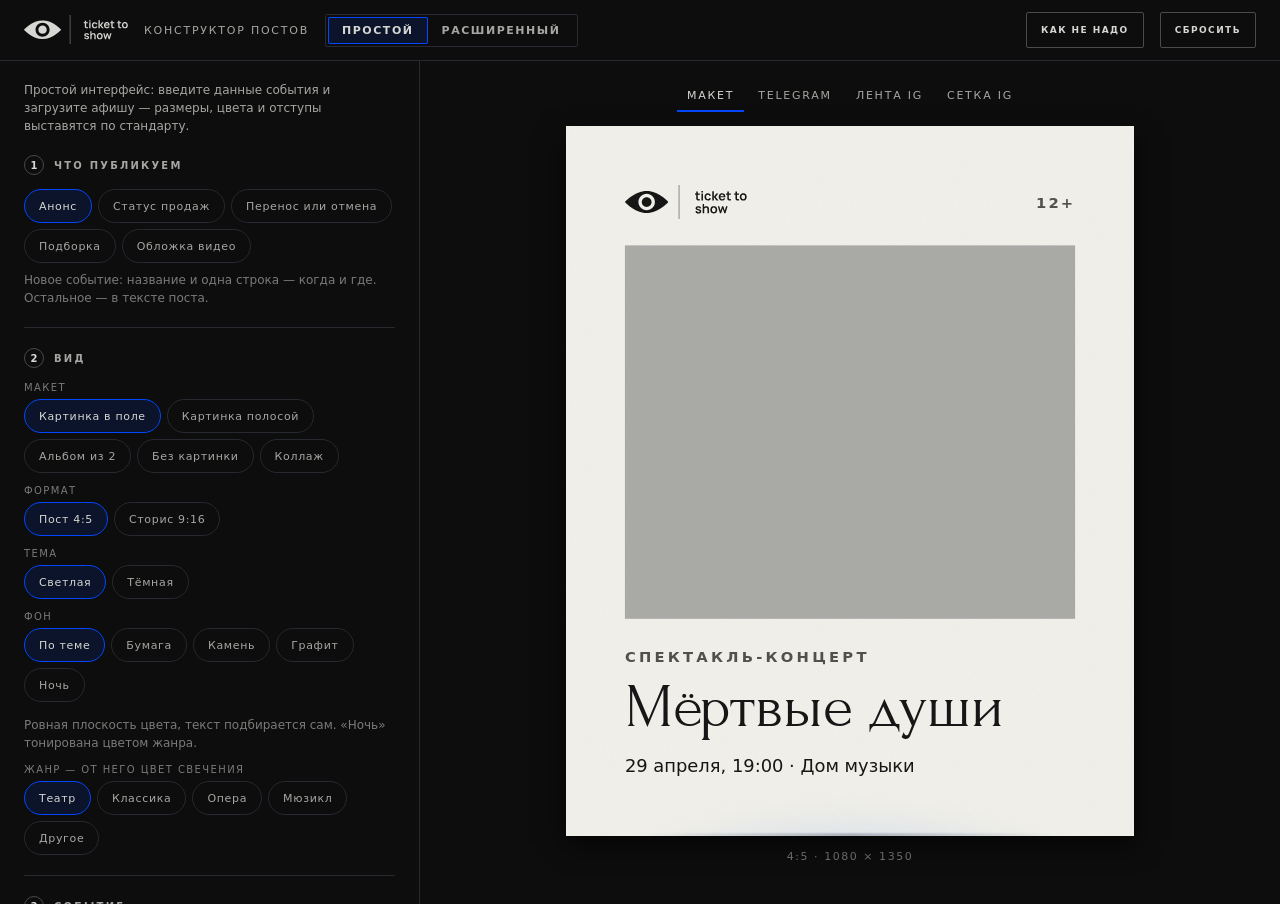
==== commit 639b9478: "feat: background art for change and digest posts Digest dims the whole canvas under the list.  Co-Au" ====
--- a/index.html
+++ b/index.html
@@ -65,7 +65,7 @@
           <button class="chip" type="button" data-value="collage">Коллаж</button>
         </div>
       </div>
-      <div class="field" data-when="layout:type,vtype"><span class="label">Рисунок фона</span>
+      <div class="field" data-when="layout:type,vtype,change,digest"><span class="label">Рисунок фона</span>
         <div class="chips" data-chips="art">
           <button class="chip" type="button" data-value="glass">Рифлёное стекло</button>
           <button class="chip" type="button" data-value="silk">Шёлк</button>
--- a/canvas-plus.css
+++ b/canvas-plus.css
@@ -168,3 +168,20 @@
 
 /* ───── Обложка видео «кадр сверху» и общий минимализм ───── */
 .smm-band .smm-line:empty { display: none; }
+
+/* ───── Коллаж: два фото в фигуре с объёмом, фон ровный ─────
+   Вертикальная строка — серая, как надзаголовок: кобальт на картинке только у палочки (решение №34). */
+.smm-collage { padding: var(--smm-pt) var(--smm-x) var(--smm-pb); }
+.smm-collage > .smm-head { margin-bottom: 64px; }
+.bx-cl-top { flex: 0 0 auto; position: relative; padding-right: 80px; }
+.bx-cl-side {
+  position: absolute; top: 0; right: 0; writing-mode: vertical-rl; white-space: nowrap; line-height: 1;
+  font-size: var(--smm-fs-caption); font-weight: 600; letter-spacing: .22em; text-transform: uppercase; color: var(--smm-muted);
+}
+.bx-cl-fig { flex: 1 1 0; min-height: var(--smm-image-min); position: relative; margin: 48px 80px 0 0; }
+.bx-cl-fig > svg { position: absolute; inset: 0; width: 100%; height: 100%; display: block; overflow: visible; }
+.bx-cl-foot { flex: 0 0 auto; margin-top: 48px; }
+.bx-cl-foot > .smm-line { margin-top: 0; }
+
+/* ───── Рисунок фона (js/bg.js) — картинка во весь холст под текстом ───── */
+.smm-fx.bx-art { width: 100%; height: 100%; object-fit: cover; display: block; }
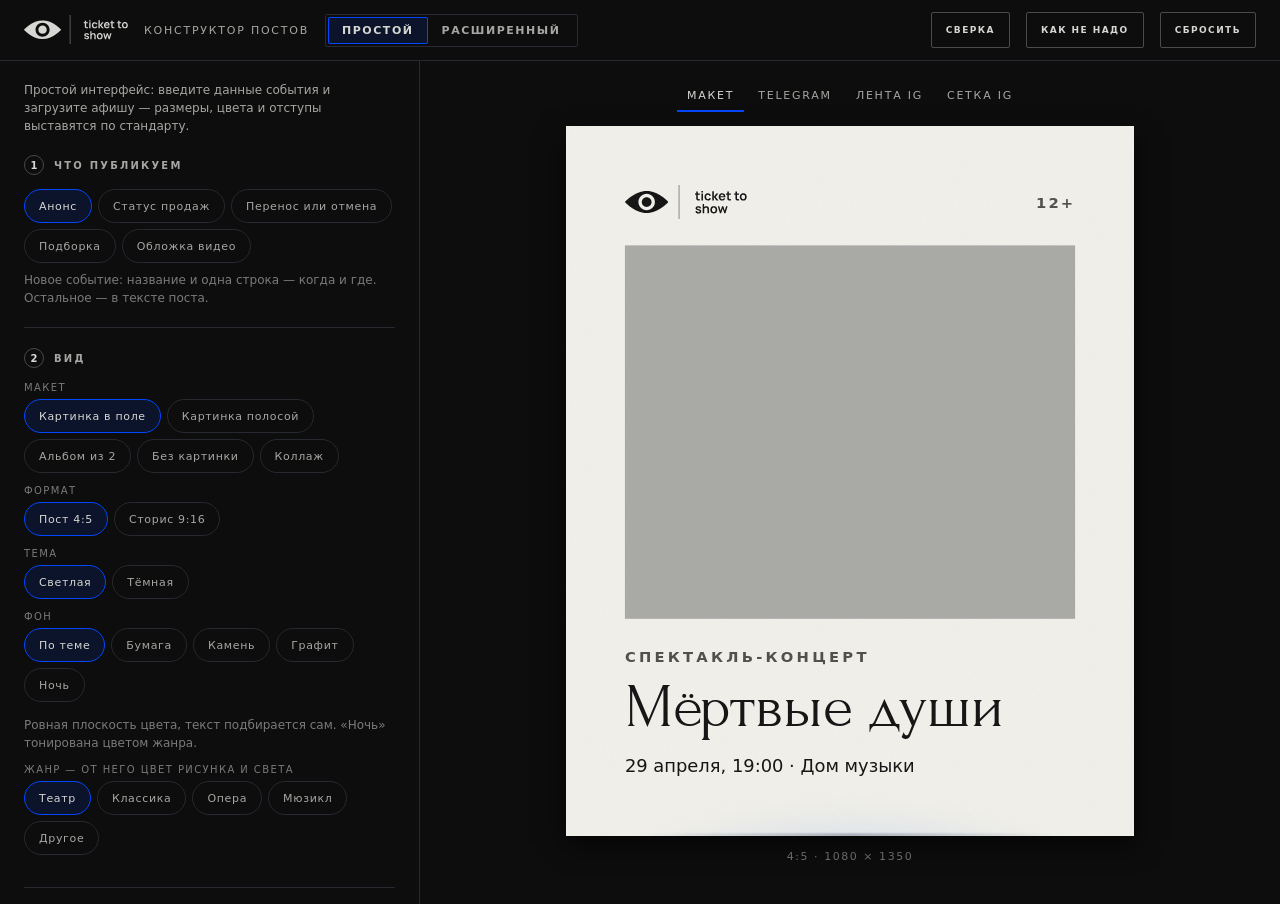
==== commit 763f63b1: "feat: brand colors for background art, review sheet, tidier controls - Change posts: move is orange," ====
--- a/index.html
+++ b/index.html
@@ -20,6 +20,7 @@
     <button class="seg-btn" type="button" data-set-mode="advanced">Расширенный</button>
   </div>
   <span class="spacer"></span>
+  <a class="btn btn-ghost btn-sm" href="review.html">Сверка</a>
   <a class="btn btn-ghost btn-sm" href="guide.html">Как не надо</a>
   <button class="btn btn-ghost btn-sm" type="button" id="resetBtn">Сбросить</button>
 </header>
@@ -63,6 +64,39 @@
           <button class="chip" type="button" data-value="album">Альбом из 2</button>
           <button class="chip" type="button" data-value="type">Без картинки</button>
           <button class="chip" type="button" data-value="collage">Коллаж</button>
+        </div>
+      </div>
+      <div class="field"><span class="label">Формат</span>
+        <div class="chips" data-chips="format">
+          <button class="chip" type="button" data-value="post">Пост 4:5</button>
+          <button class="chip" type="button" data-value="story">Сторис 9:16</button>
+          <button class="chip" type="button" data-value="square" data-when="mode:advanced">1:1</button>
+        </div>
+      </div>
+      <div class="field"><span class="label">Тема</span>
+        <div class="chips" data-chips="theme">
+          <button class="chip" type="button" data-value="light">Светлая</button>
+          <button class="chip" type="button" data-value="dark">Тёмная</button>
+        </div>
+      </div>
+      <div class="field"><span class="label">Фон</span>
+        <div class="chips" data-chips="field">
+          <button class="chip" type="button" data-value="auto">По теме</button>
+          <button class="chip" type="button" data-value="paper">Бумага</button>
+          <button class="chip" type="button" data-value="stone">Камень</button>
+          <button class="chip" type="button" data-value="graphite">Графит</button>
+          <button class="chip" type="button" data-value="night">Ночь</button>
+          <button class="chip" type="button" data-value="cobalt" data-when="mode:advanced">Кобальт</button>
+        </div>
+        <p class="hint">Ровная плоскость цвета, текст подбирается сам. «Ночь» тонирована цветом жанра.</p>
+      </div>
+      <div class="field" data-when="type:announce,status,digest,video"><span class="label">Жанр — от него цвет рисунка и света</span>
+        <div class="chips" data-chips="genre">
+          <button class="chip" type="button" data-value="theatre">Театр</button>
+          <button class="chip" type="button" data-value="classic">Классика</button>
+          <button class="chip" type="button" data-value="opera">Опера</button>
+          <button class="chip" type="button" data-value="musical">Мюзикл</button>
+          <button class="chip" type="button" data-value="other">Другое</button>
         </div>
       </div>
       <div class="field" data-when="layout:type,vtype,change,digest"><span class="label">Рисунок фона</span>
@@ -80,9 +114,26 @@
           <button class="chip" type="button" data-value="none">Без рисунка</button>
         </div>
         <div data-when="art:glass,silk,rays,chrome,moon,smoke,steps,contour,grain,halftone"><button class="btn btn-ghost btn-sm" type="button" id="artNew">Другой рисунок</button>
-        <p class="hint">Тот же вид, новый узор. Цвет — от жанра и фона, низ под текстом приглушён.</p></div>
-      </div>
-      <div class="field" data-when="layout:type,vtype art:none"><span class="label">Свет</span>
+        <p class="hint">Тот же вид, новый узор. Низ под текстом приглушён, у подборки — весь холст под списком.</p></div>
+        <p class="hint" data-when="type:change">Цвет — по событию: перенос оранжевый, отмена красная.</p>
+        <p class="hint" data-when="type:announce,status,digest,video mode:simple">Цвет — от жанра. Свой цвет — в расширенном интерфейсе.</p>
+      </div>
+      <div class="field" data-when="mode:advanced bg:art"><span class="label">Цвет рисунка</span>
+        <div class="chips" data-chips="artHue">
+          <button class="chip" type="button" data-value="auto">Авто</button>
+          <button class="chip" type="button" data-value="cobalt">Кобальт</button>
+          <button class="chip" type="button" data-value="cool">Синий</button>
+          <button class="chip" type="button" data-value="violet">Фиолетовый</button>
+          <button class="chip" type="button" data-value="teal">Бирюза</button>
+          <button class="chip" type="button" data-value="green">Зелёный</button>
+          <button class="chip" type="button" data-value="gold">Золото</button>
+          <button class="chip" type="button" data-value="warm">Оранжевый</button>
+          <button class="chip" type="button" data-value="red">Красный</button>
+          <button class="chip" type="button" data-value="silver">Серебро</button>
+        </div>
+        <p class="hint">Авто — по смыслу: жанр, у переноса оранжевый, у отмены красный. В серии постов держите один цвет.</p>
+      </div>
+      <div class="field" data-when="layout:type,vtype art:none"><span class="label">Свет — когда без рисунка</span>
         <div class="chips" data-chips="glow">
           <button class="chip" type="button" data-value="studio">Студия</button>
           <button class="chip" type="button" data-value="spot">Прожектор</button>
@@ -95,39 +146,6 @@
           <button class="chip" type="button" data-value="halo">Ореол</button>
         </div>
         <p class="hint">Свет того же цвета, что фон, только светлее — как в фотостудии. Жанр слегка тонирует свет.</p>
-      </div>
-      <div class="field"><span class="label">Формат</span>
-        <div class="chips" data-chips="format">
-          <button class="chip" type="button" data-value="post">Пост 4:5</button>
-          <button class="chip" type="button" data-value="story">Сторис 9:16</button>
-          <button class="chip" type="button" data-value="square" data-when="mode:advanced">1:1</button>
-        </div>
-      </div>
-      <div class="field"><span class="label">Тема</span>
-        <div class="chips" data-chips="theme">
-          <button class="chip" type="button" data-value="light">Светлая</button>
-          <button class="chip" type="button" data-value="dark">Тёмная</button>
-        </div>
-      </div>
-      <div class="field"><span class="label">Фон</span>
-        <div class="chips" data-chips="field">
-          <button class="chip" type="button" data-value="auto">По теме</button>
-          <button class="chip" type="button" data-value="paper">Бумага</button>
-          <button class="chip" type="button" data-value="stone">Камень</button>
-          <button class="chip" type="button" data-value="graphite">Графит</button>
-          <button class="chip" type="button" data-value="night">Ночь</button>
-          <button class="chip" type="button" data-value="cobalt" data-when="mode:advanced">Кобальт</button>
-        </div>
-        <p class="hint">Ровная плоскость цвета, текст подбирается сам. «Ночь» тонирована цветом жанра.</p>
-      </div>
-      <div class="field" data-when="type:announce,status,digest,video"><span class="label">Жанр — от него цвет свечения</span>
-        <div class="chips" data-chips="genre">
-          <button class="chip" type="button" data-value="theatre">Театр</button>
-          <button class="chip" type="button" data-value="classic">Классика</button>
-          <button class="chip" type="button" data-value="opera">Опера</button>
-          <button class="chip" type="button" data-value="musical">Мюзикл</button>
-          <button class="chip" type="button" data-value="other">Другое</button>
-        </div>
       </div>
     </section>
 
@@ -300,7 +318,7 @@
       </div>
       <div class="field"><label class="check"><input type="checkbox" data-bind="adv.titleCaps"> Название капсом</label>
         <p class="hint">По правилу 14.3 названия событий пишутся обычным регистром. Капс — только по решению владельца.</p></div>
-      <div class="field"><span class="label">Свечение</span>
+      <div class="field" data-when="layout:frame,band,album"><span class="label">Свечение на постах с картинкой</span>
         <div class="chips" data-chips="adv.fx">
           <button class="chip" type="button" data-value="auto">Авто</button>
           <button class="chip" type="button" data-value="none">Нет</button>
@@ -315,9 +333,9 @@
           <button class="chip" type="button" data-value="fog">Туман</button>
           <button class="chip" type="button" data-value="vignette">Виньетка</button>
         </div>
-        <p class="hint">Авто: «Рампа» на постах с картинкой, «Глубина» на слайде деталей, выбранное свечение без картинки, у переноса, отмены и подборки — нет.</p>
-      </div>
-      <div class="field"><label class="check"><input type="checkbox" data-bind="adv.grain"> Зерно поверх фона</label>
+        <p class="hint">Авто: «Рампа» на картинке, «Глубина» на слайде деталей. Без картинки фон задаёт раздел «Вид»: рисунок или свет.</p>
+      </div>
+      <div class="field" data-when="bg:flat"><label class="check"><input type="checkbox" data-bind="adv.grain"> Зерно поверх фона</label>
         <p class="hint">Включено по умолчанию: тонкая плёнка убирает ступеньки градиента. Выключать — для плоских графических постов.</p></div>
       <div class="field"><span class="label">Поля</span>
         <div class="chips" data-chips="adv.margins">
@@ -342,7 +360,7 @@
       <div class="field" data-when="layout:album"><label class="check"><input type="checkbox" id="customRows"> Своя таблица на слайде деталей</label>
         <div id="rowsList"></div>
         <button class="btn btn-ghost btn-full" type="button" id="addRow" data-when="customRows:yes">Добавить строку</button></div>
-      <div class="field" data-when="layout:frame,band,type,change,digest,vtype"><label class="label" for="aBars">Палочки слайдов</label>
+      <div class="field" data-when="layout:frame,band,type,change,digest,vtype,collage"><label class="label" for="aBars">Палочки слайдов</label>
         <select class="select" id="aBars" data-bind="adv.slides">
           <option value="auto">Нет</option><option value="1/2">1 из 2</option><option value="2/2">2 из 2</option>
           <option value="1/3">1 из 3</option><option value="2/3">2 из 3</option><option value="3/3">3 из 3</option>
--- a/canvas-plus.css
+++ b/canvas-plus.css
@@ -185,3 +185,7 @@
 
 /* ───── Рисунок фона (js/bg.js) — картинка во весь холст под текстом ───── */
 .smm-fx.bx-art { width: 100%; height: 100%; object-fit: cover; display: block; }
+
+/* отмена — красный тон холста (поле «Ночь» и свет берут его из --smm-hue) */
+.smm-canvas--red { --smm-hue: #4A0A0A; }
+.smm-canvas--light.smm-canvas--red { --smm-hue: #FCA5A5; }
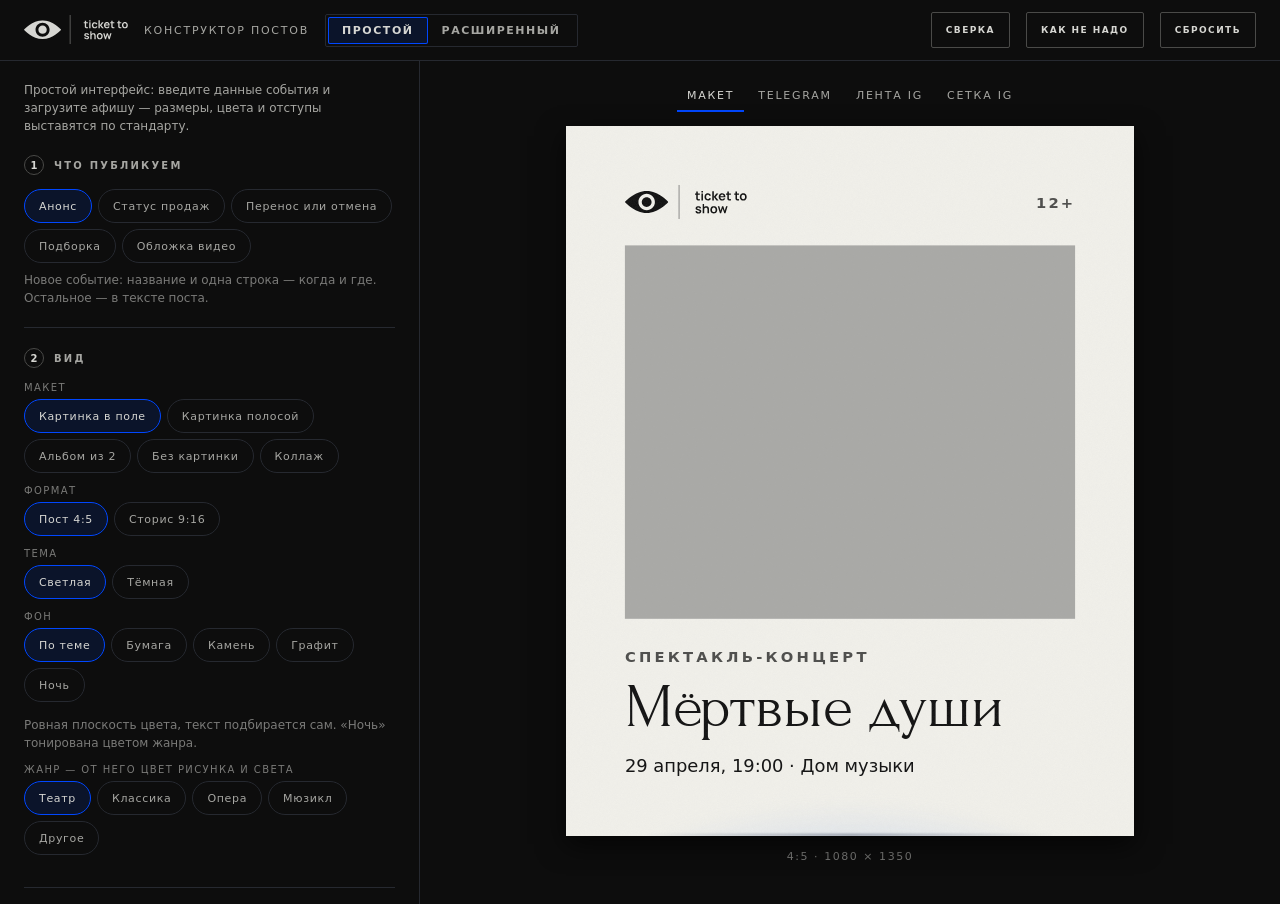
==== commit 67bb07ce: "feat(collage): torn ticket shapes, grid and art background Five new torn tickets (side stub, notched" ====
--- a/index.html
+++ b/index.html
@@ -52,6 +52,18 @@
           <button class="chip" type="button" data-value="cancel">Отмена</button>
         </div>
       </div>
+      <div class="field" data-when="type:status,change"><span class="label">Цвет метки</span>
+        <div class="chips" data-chips="markColor">
+          <button class="chip" type="button" data-value="invert">Инверсия</button>
+          <button class="chip" type="button" data-value="art">Как рисунок</button>
+          <button class="chip" type="button" data-value="accent">Кобальт</button>
+          <button class="chip" type="button" data-value="green">Зелёный</button>
+          <button class="chip" type="button" data-value="orange">Оранжевый</button>
+          <button class="chip" type="button" data-value="red" data-when="type:change">Красный</button>
+          <button class="chip" type="button" data-value="default">Нейтральный</button>
+        </div>
+        <p class="hint">Цвета — только теги ядра. Инверсия — светлая метка на тёмном, тёмная на светлом. «Как рисунок» — тег того же цвета: у переноса оранжевый, у отмены красный. Красный — только у переноса и отмены.</p>
+      </div>
       <p class="hint" id="typeHint"></p>
     </section>
 
@@ -99,7 +111,7 @@
           <button class="chip" type="button" data-value="other">Другое</button>
         </div>
       </div>
-      <div class="field" data-when="layout:type,vtype,change,digest"><span class="label">Рисунок фона</span>
+      <div class="field" data-when="layout:type,vtype,change,digest,collage"><span class="label">Рисунок фона</span>
         <div class="chips" data-chips="art">
           <button class="chip" type="button" data-value="glass">Рифлёное стекло</button>
           <button class="chip" type="button" data-value="silk">Шёлк</button>
@@ -128,10 +140,10 @@
           <button class="chip" type="button" data-value="green">Зелёный</button>
           <button class="chip" type="button" data-value="gold">Золото</button>
           <button class="chip" type="button" data-value="warm">Оранжевый</button>
-          <button class="chip" type="button" data-value="red">Красный</button>
+          <button class="chip" type="button" data-value="red" data-when="type:change">Красный</button>
           <button class="chip" type="button" data-value="silver">Серебро</button>
         </div>
-        <p class="hint">Авто — по смыслу: жанр, у переноса оранжевый, у отмены красный. В серии постов держите один цвет.</p>
+        <p class="hint">Авто — по смыслу: жанр, у переноса оранжевый, у отмены красный. Красный — только у переноса и отмены. В серии постов держите один цвет.</p>
       </div>
       <div class="field" data-when="layout:type,vtype art:none"><span class="label">Свет — когда без рисунка</span>
         <div class="chips" data-chips="glow">
@@ -236,11 +248,40 @@
       <div class="field"><span class="label">Фигура</span>
         <div class="chips" data-chips="collage.shape">
           <button class="chip" type="button" data-value="ticket">Разорванный билет</button>
+          <button class="chip" type="button" data-value="stub">Корешок сбоку</button>
+          <button class="chip" type="button" data-value="notch">Билет с вырезами</button>
+          <button class="chip" type="button" data-value="strip">Корешок снизу</button>
+          <button class="chip" type="button" data-value="diag">Наискосок</button>
+          <button class="chip" type="button" data-value="wave">Волной</button>
           <button class="chip" type="button" data-value="tt">Т и перевёрнутая Т</button>
           <button class="chip" type="button" data-value="portal">Портал и сцена</button>
         </div>
-        <div class="btns" data-when="shape:ticket" style="margin-top:10px">
+        <div class="btns" data-when="shape:ticket,stub,notch,strip,diag,wave" style="margin-top:10px">
           <button class="btn btn-ghost btn-sm" type="button" id="clTear">Другой разрыв</button>
+        </div>
+      </div>
+      <div class="field"><span class="label">Сетка</span>
+        <div class="chips" data-chips="collage.grid">
+          <button class="chip" type="button" data-value="stack">Столбик</button>
+          <button class="chip" type="button" data-value="bottom">Фигура сверху</button>
+          <button class="chip" type="button" data-value="side">Рядом</button>
+        </div>
+        <p class="hint" data-when="clgrid:stack">Название сверху, фигура посередине, строка «когда и где» внизу.</p>
+        <p class="hint" data-when="clgrid:bottom">Фигура под логотипом, название и строка — внизу.</p>
+        <p class="hint" data-when="clgrid:side">Фигура на трёх левых колонках, название и строка — справа внизу.</p>
+      </div>
+      <div class="field" data-when="clgrid:stack,bottom"><span class="label">Ширина фигуры — колонок из 6</span>
+        <div class="chips" data-chips="collage.cols" data-num>
+          <button class="chip" type="button" data-value="6">6</button>
+          <button class="chip" type="button" data-value="5">5</button>
+          <button class="chip" type="button" data-value="4">4</button>
+        </div>
+      </div>
+      <div class="field" data-when="clgrid:stack,bottom"><span class="label">Фигура по сетке</span>
+        <div class="chips" data-chips="collage.align">
+          <button class="chip" type="button" data-value="start">Слева</button>
+          <button class="chip" type="button" data-value="center">По центру</button>
+          <button class="chip" type="button" data-value="end">Справа</button>
         </div>
       </div>
       <div class="field"><label class="label" for="clDepth">Объём</label>
@@ -268,7 +309,7 @@
         <div class="field"><label class="label" for="clP2Y">Вверх — вниз</label>
           <div class="range"><input type="range" id="clP2Y" min="0" max="100" step="1" data-bind="collage.p2.y" data-num><output data-out="collage.p2.y"></output></div></div>
       </div>
-      <p class="hint">Фон коллажа ровный, без света: объём фигуры и так держит пост.</p>
+      <p class="hint">Фон коллажа — в разделе «Вид»: рисунок или ровное поле. Свечения у коллажа нет: объём фигуры и так держит пост.</p>
     </section>
 
     <section class="sec" data-when="layout:frame,band,album">
--- a/canvas-plus.css
+++ b/canvas-plus.css
@@ -179,6 +179,27 @@
   font-size: var(--smm-fs-caption); font-weight: 600; letter-spacing: .22em; text-transform: uppercase; color: var(--smm-muted);
 }
 .bx-cl-fig { flex: 1 1 0; min-height: var(--smm-image-min); position: relative; margin: 48px 80px 0 0; }
+/* сетка коллажа: 6 колонок с промежутком 24 px; справа 80 px под вертикальную строку */
+.smm-collage { --cl-gap: 24px; }
+.smm-collage .bx-cl-fig { width: calc((100% - 80px + var(--cl-gap)) * var(--cl-cols, 6) / 6 - var(--cl-gap)); flex-basis: 0; }
+.bx-cl-a-start  .bx-cl-fig { align-self: flex-start; }
+.bx-cl-a-center .bx-cl-fig { align-self: center; margin-left: auto; margin-right: auto; }
+.bx-cl-a-center .bx-cl-fig { transform: translateX(-40px); }
+.bx-cl-a-end    .bx-cl-fig { align-self: flex-end; }
+/* «Фигура сверху»: фигура под логотипом, название и строка внизу */
+.bx-cl-l-bottom .bx-cl-fig  { order: 1; margin-top: 0; }
+.bx-cl-l-bottom .bx-cl-top  { order: 2; margin-top: 48px; }
+.bx-cl-l-bottom .bx-cl-foot { order: 3; margin-top: 28px; }
+.bx-cl-l-bottom > .smm-head { order: 0; }
+.bx-cl-l-bottom > .smm-fx   { order: -1; }
+/* «Рядом»: фигура на левых колонках, текст и строка — на правых, прижаты к низу */
+.smm-collage.bx-cl-l-side { display: grid; grid-template-columns: repeat(6, 1fr); grid-template-rows: auto 1fr auto auto; column-gap: var(--cl-gap); }
+.bx-cl-l-side > .smm-head { grid-column: 1 / -1; grid-row: 1; }
+.bx-cl-l-side .bx-cl-fig  { grid-column: 1 / span var(--cl-side-cols, 3); grid-row: 2 / 5; width: auto; margin: 0; transform: none; min-height: 0; align-self: stretch; justify-self: stretch; }
+.bx-cl-l-side .bx-cl-top  { grid-column: calc(var(--cl-side-cols, 3) + 1) / -1; grid-row: 3; padding-right: 0; }
+.bx-cl-l-side .bx-cl-foot { grid-column: calc(var(--cl-side-cols, 3) + 1) / -1; grid-row: 4; margin-top: 28px; }
+.bx-cl-l-side .bx-cl-side { position: static; writing-mode: horizontal-tb; transform: none; display: block; margin-top: 24px; white-space: normal; overflow-wrap: anywhere; letter-spacing: .14em; }
+
 .bx-cl-fig > svg { position: absolute; inset: 0; width: 100%; height: 100%; display: block; overflow: visible; }
 .bx-cl-foot { flex: 0 0 auto; margin-top: 48px; }
 .bx-cl-foot > .smm-line { margin-top: 0; }
@@ -189,3 +210,25 @@
 /* отмена — красный тон холста (поле «Ночь» и свет берут его из --smm-hue) */
 .smm-canvas--red { --smm-hue: #4A0A0A; }
 .smm-canvas--light.smm-canvas--red { --smm-hue: #FCA5A5; }
+
+/* метка статуса — только теги ядра (.tag-accent / -green / -orange / -red / -default из ds-core-r14*.css).
+   Значения — из tokens.json, тёмная и светлая тема; ivory-тег не используется: он только для Premium. */
+.smm-canvas {
+  --tag-accent-bg: #0B142A; --tag-accent-fg: #7A9FFF; --tag-accent-bd: #091E56;
+  --tag-g-bg: #0A2210; --tag-g-fg: #4ADE80; --tag-g-bd: #1A4428;
+  --tag-o-bg: #221408; --tag-o-fg: #FB923C; --tag-o-bd: #442810;
+  --tag-r-bg: #220A0A; --tag-r-fg: #F87171; --tag-r-bd: #441414;
+  --tag-d-bg: #191C22; --tag-d-fg: #8A8A88; --tag-d-bd: #262930;
+}
+.smm-canvas--light {
+  --tag-accent-bg: #EAF0FF; --tag-accent-fg: #0436B6; --tag-accent-bd: #B8C9F0;
+  --tag-g-bg: #DCFCE7; --tag-g-fg: #16A34A; --tag-g-bd: #86EFAC;
+  --tag-o-bg: #FFEDD5; --tag-o-fg: #C2410C; --tag-o-bd: #FED7AA;
+  --tag-r-bg: #FEE2E2; --tag-r-fg: #DC2626; --tag-r-bd: #FCA5A5;
+  --tag-d-bg: #F2F1EB; --tag-d-fg: #6A6A68; --tag-d-bd: #E2E1DA;
+}
+.smm-canvas.bx-mark-accent  .smm-mark { background: var(--tag-accent-bg); color: var(--tag-accent-fg); box-shadow: inset 0 0 0 2px var(--tag-accent-bd); }
+.smm-canvas.bx-mark-green   .smm-mark { background: var(--tag-g-bg); color: var(--tag-g-fg); box-shadow: inset 0 0 0 2px var(--tag-g-bd); }
+.smm-canvas.bx-mark-orange  .smm-mark { background: var(--tag-o-bg); color: var(--tag-o-fg); box-shadow: inset 0 0 0 2px var(--tag-o-bd); }
+.smm-canvas.bx-mark-red     .smm-mark { background: var(--tag-r-bg); color: var(--tag-r-fg); box-shadow: inset 0 0 0 2px var(--tag-r-bd); }
+.smm-canvas.bx-mark-default .smm-mark { background: var(--tag-d-bg); color: var(--tag-d-fg); box-shadow: inset 0 0 0 2px var(--tag-d-bd); }
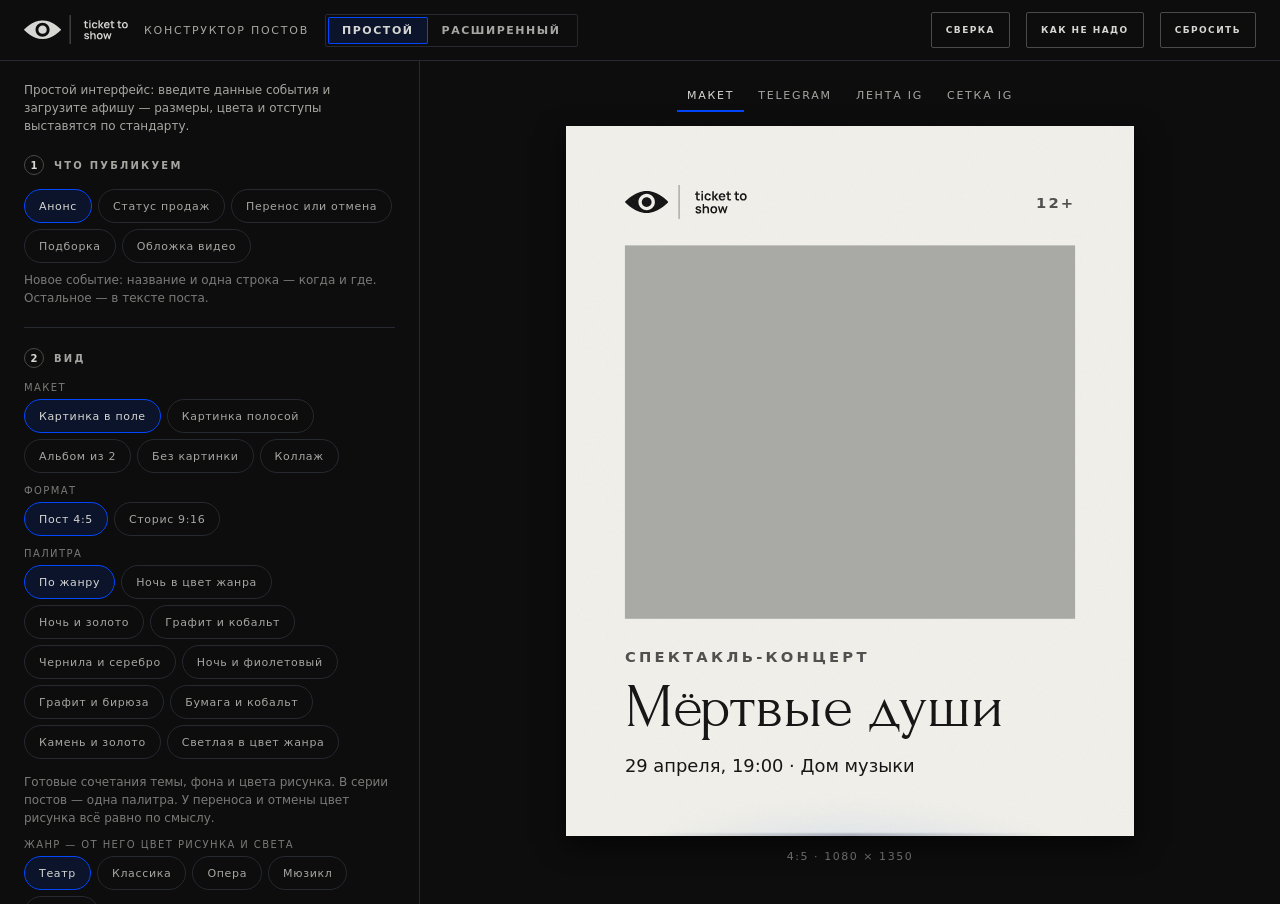
==== commit c148076e: "feat(view): palettes instead of separate theme, field and colour Ten curated palettes set theme, fie" ====
--- a/index.html
+++ b/index.html
@@ -85,13 +85,22 @@
           <button class="chip" type="button" data-value="square" data-when="mode:advanced">1:1</button>
         </div>
       </div>
-      <div class="field"><span class="label">Тема</span>
+      <div class="field"><span class="label">Палитра</span>
+        <div class="chips" data-chips="palette" id="paletteChips"></div>
+        <p class="hint">Готовые сочетания темы, фона и цвета рисунка. В серии постов — одна палитра. У переноса и отмены цвет рисунка всё равно по смыслу.</p>
+      </div>
+      <div class="field" data-when="mode:advanced"><span class="label">Тонкая настройка</span>
+        <p class="hint">Тема, фон и цвет рисунка по отдельности. Сочетания, отмеченные «Нет» на сверке, конструктор подсветит предупреждением.</p>
+        <div class="btns"><button class="btn btn-ghost btn-sm" type="button" id="palSave">Сохранить как палитру</button>
+          <button class="btn btn-ghost btn-sm" type="button" id="palDel" data-when="pal:user">Удалить эту палитру</button></div>
+      </div>
+      <div class="field" data-when="mode:advanced"><span class="label">Тема</span>
         <div class="chips" data-chips="theme">
           <button class="chip" type="button" data-value="light">Светлая</button>
           <button class="chip" type="button" data-value="dark">Тёмная</button>
         </div>
       </div>
-      <div class="field"><span class="label">Фон</span>
+      <div class="field" data-when="mode:advanced"><span class="label">Фон</span>
         <div class="chips" data-chips="field">
           <button class="chip" type="button" data-value="auto">По теме</button>
           <button class="chip" type="button" data-value="paper">Бумага</button>
@@ -128,7 +137,7 @@
         <div data-when="art:glass,silk,rays,chrome,moon,smoke,steps,contour,grain,halftone"><button class="btn btn-ghost btn-sm" type="button" id="artNew">Другой рисунок</button>
         <p class="hint">Тот же вид, новый узор. Низ под текстом приглушён, у подборки — весь холст под списком.</p></div>
         <p class="hint" data-when="type:change">Цвет — по событию: перенос оранжевый, отмена красная.</p>
-        <p class="hint" data-when="type:announce,status,digest,video mode:simple">Цвет — от жанра. Свой цвет — в расширенном интерфейсе.</p>
+        <p class="hint" data-when="type:announce,status,digest,video mode:simple">Цвет — от палитры. Свой цвет — в расширенном интерфейсе.</p>
       </div>
       <div class="field" data-when="mode:advanced bg:art"><span class="label">Цвет рисунка</span>
         <div class="chips" data-chips="artHue">
